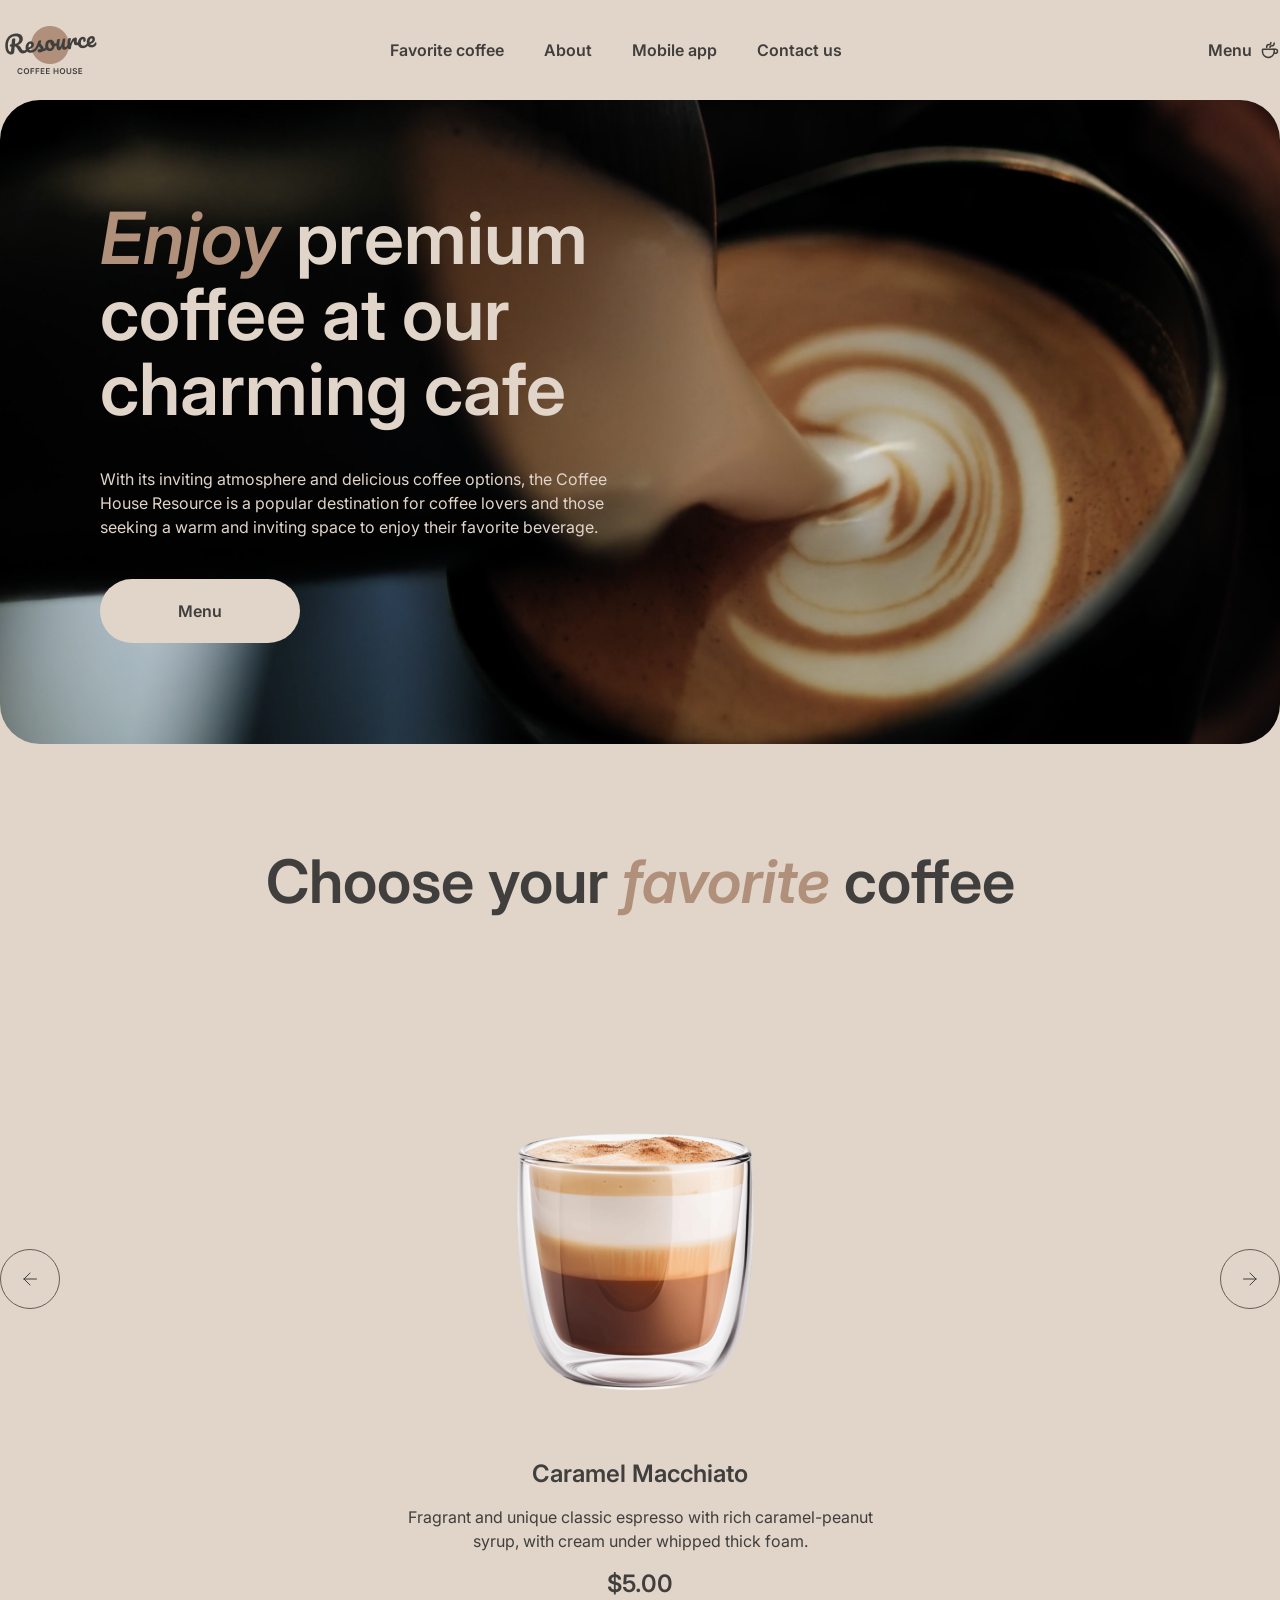
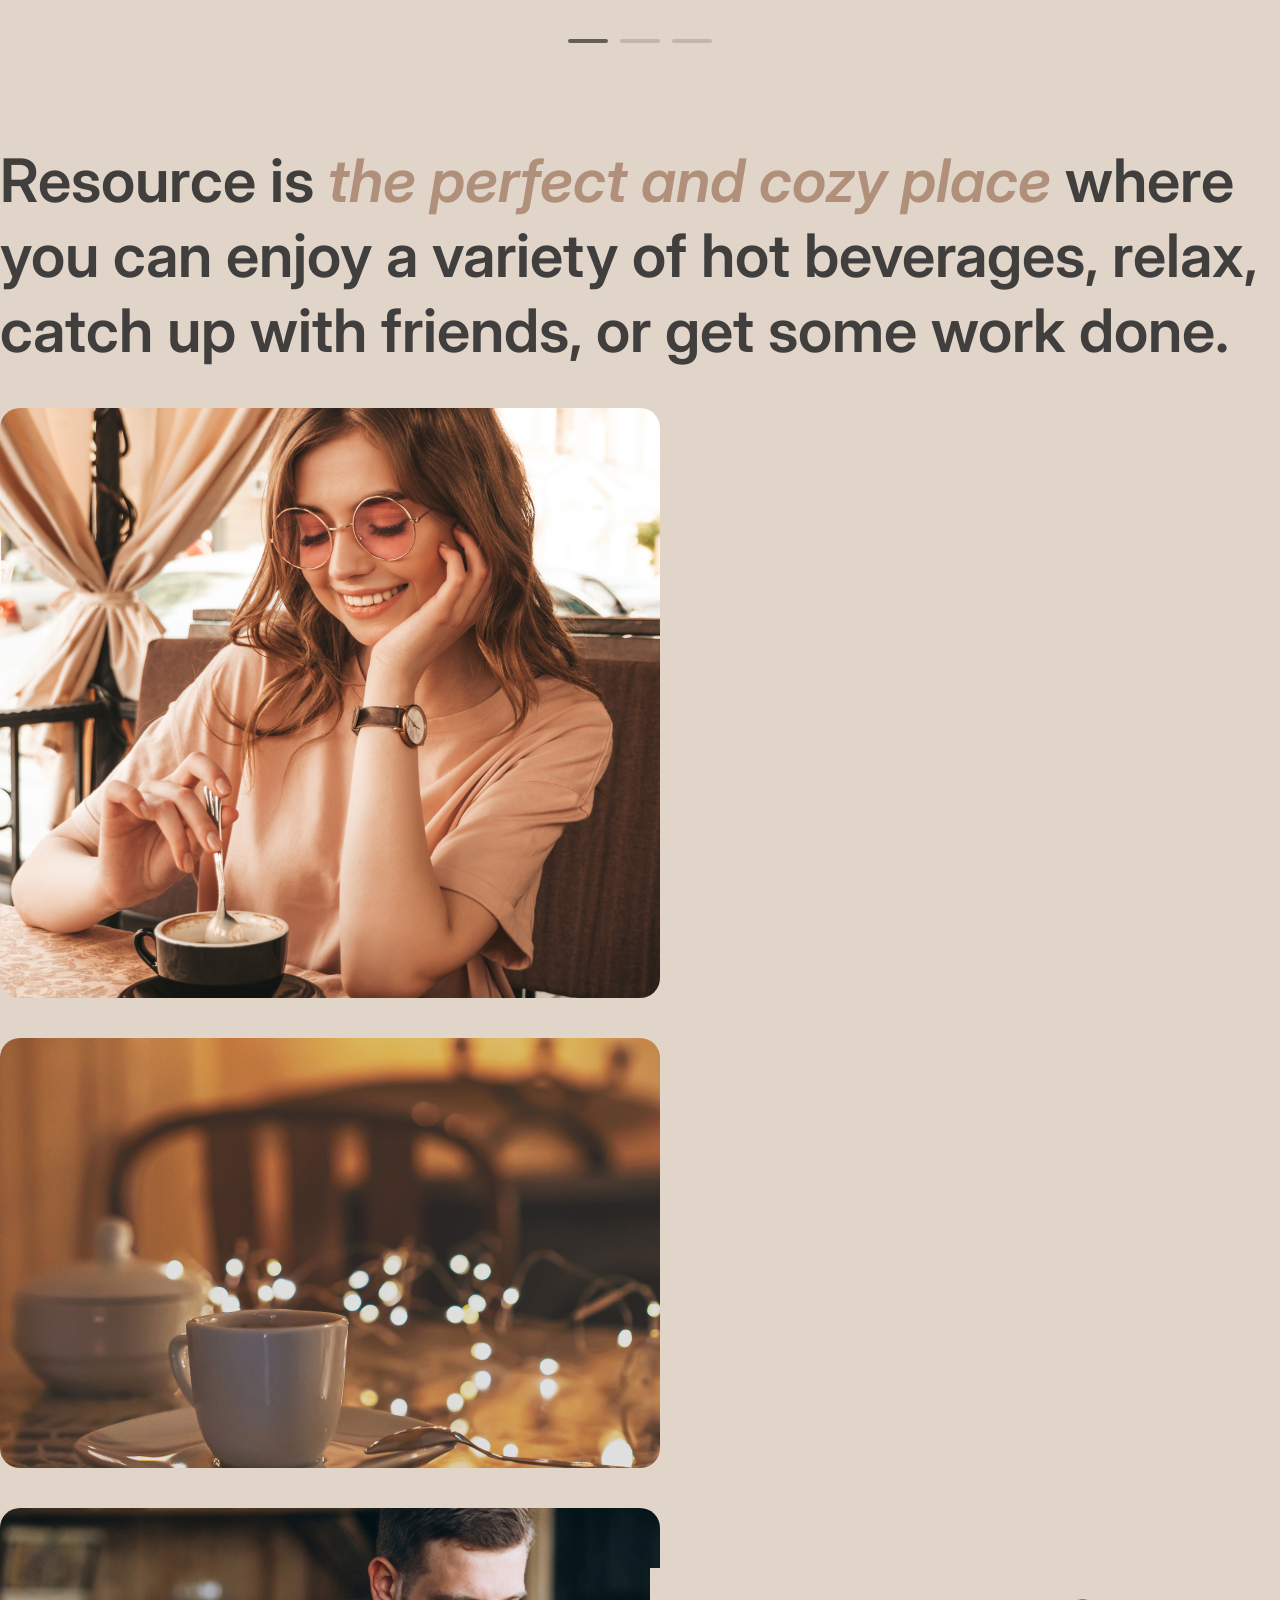
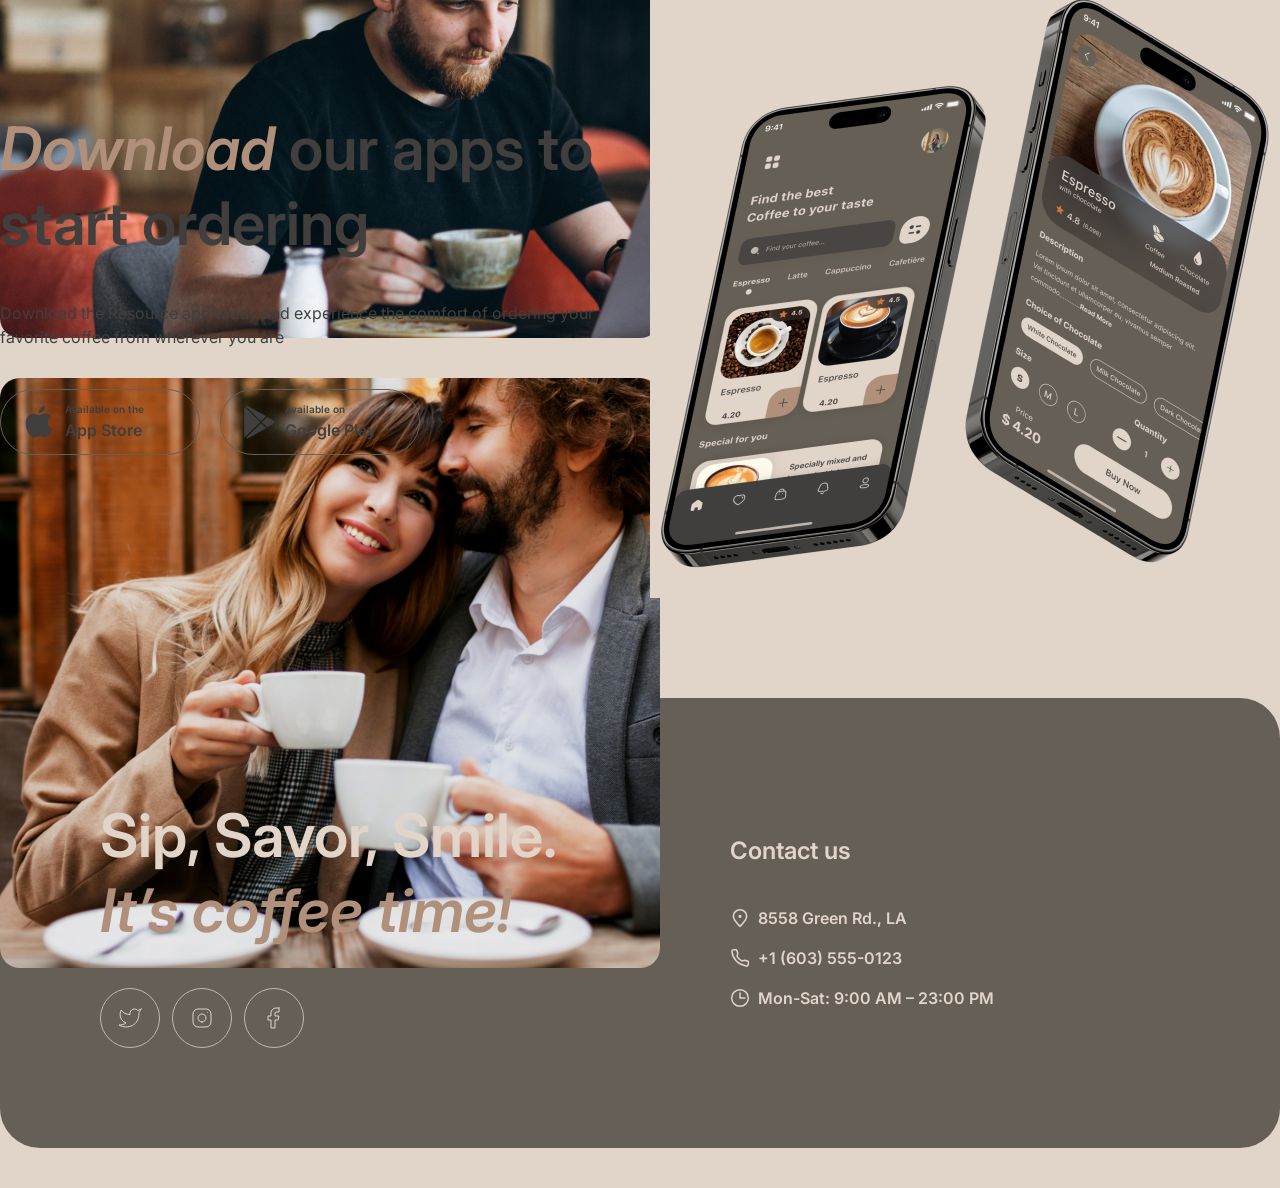
==== coffee-house/index.html @ e746c936 "feat:add menu page" ====
<!DOCTYPE html>
<html lang="en">

<head>
    <meta charset="UTF-8">
    <meta name="viewport" content="width=device-width, initial-scale=1.0">
    <title>Coffee House</title>
    <link rel="stylesheet" href="style.css">
    <link type="image/x-icon" href="./img/favicon.ico" rel="shortcut icon">

    <link href="https://fonts.googleapis.com/css?family=Inter:100,200,300,regular,500,600,700,800,900" rel="stylesheet">

</head>

<body>
    <div class="wrapper">
        <header class="header _container">
            <a href=index.html><img class="header-logo" src="./img/logo.png" alt="logo"></a>
            <nav class="header-nav" data-nav>
                <ul class="nav-list">
                    <li class="nav-item">
                        <a href="#favorite-coffee" class="nav-link">
                            Favorite coffee
                        </a>
                    </li>
                    <li class="nav-item">
                        <a href="#about" class="nav-link">
                            About
                        </a>
                    </li>
                    <li class="nav-item">
                        <a href="#mobile-app" class="nav-link">
                            Mobile app
                        </a>
                    </li>
                    <li class="nav-item">
                        <a href="#contact-us" class="nav-link">
                            Contact us
                        </a>
                    </li>

                </ul>
                <div class="header-menu">
                    <span class="menu-coffee"><a href="menu.html" class="menu-coffee-link">Menu</a></span>
                    <img src="./img/coffee-cup.svg" alt="" class="cooffee-cup">
                </div>
            </nav>
            <!-- <div class="header-menu">
                <p class="menu-coffee"><a href="menu.html" class="menu-coffee-link">Menu</a></p>
                <img src="./img/coffee-cup.svg" alt="" class="cooffee-cup">
            </div> -->
            <button class="burger" data-burger aria-label="Открыть меню" aria-expanded="false"><span
                    class="burger-line line1"></span>
                <span class="burger-line line2"></span>
            </button>
        </header>
        <main class="main _container ">
            <section class="enjoy">
                <div class="enjoy-text">
                    <h1 class="enjoy-title">
                        <span class="text-accent">Enjoy</span> premium coffee at our charming cafe
                    </h1>
                    <p class="enjoy-subtitle">With its inviting atmosphere and delicious coffee options, the Coffee
                        House Resource is a popular destination for coffee lovers and those seeking a warm and inviting
                        space to enjoy their favorite beverage.</p>

                    <form class="button-form" action="menu.html" target="_blank">
                        <button class="enjoy-menu">
                            <span class="enjoy-menu-text"> Menu</span>
                            <img src="./img/coffee-cup.svg" alt="" class="menu-coffee-cup">
                        </button>
                    </form>

                </div>

            </section>
            <section class="favorite-coffee">
                <h2 class="favorite-title" id="favorite-coffee">
                    Choose your <span class="favorite">favorite</span> coffee
                </h2>
                <div class="coffe-select">
                    <button class="coffee-button" id="btn-left">
                        <img src="./img/arrow-left.svg" alt="arrow" class="arrow">
                    </button>
                    <div class="coffee-carousel-wrapper">
                        <div class="carousel trasitiion-right">
                            <div class="item" id="item-left">
                                <div class="coffee-content">
                                    <div class="coffee-img"></div>
                                    <h3 class="coffe-content-title">S’mores Frappuccino</h3>
                                    <p class="coffee-content-subtitle">This new drink takes an espresso and mixes it
                                        with brown
                                        sugar and cinnamon before being topped with oat milk.</p>
                                    <p class="coffee-price">$5.50</p>

                                </div>
                            </div>
                            <div class="item" id="item-active">
                                <div class="coffee-content">
                                    <div class="coffee-img2"></div>
                                    <h3 class="coffe-content-title">Caramel Macchiato</h3>
                                    <p class="coffee-content-subtitle">Fragrant and unique classic espresso with rich
                                        caramel-peanut syrup, with cream under whipped thick foam.</p>
                                    <p class="coffee-price">$5.00</p>

                                </div>
                            </div>
                            <div class="item" id="item-right">
                                <div class="coffee-content">
                                    <div class="coffee-img3"></div>
                                    <h3 class="coffe-content-title">Ice coffee</h3>
                                    <p class="coffee-content-subtitle">A popular summer drink that tones and
                                        invigorates. Prepared from coffee, milk and ice.</p>
                                    <p class="coffee-price">$4.50</p>

                                </div>
                            </div>
                        </div>
                    </div>

                    <button class="coffee-button" id="btn-right"><img src="./img/arrow-left.svg" alt="arrow"
                            class="arrow right"></button>
                </div>
                <div class="favorite-coffee-lines">
                    <div class="favorite-coffee-line selected-line"></div>
                    <div class="favorite-coffee-line"></div>
                    <div class="favorite-coffee-line"></div>
                </div>


            </section>
            <section class="about ">
                <h2 class="about-title" id="about">
                    Resource is <span class="favorite">the perfect and cozy place</span> where you can enjoy a variety
                    of hot beverages, relax, catch
                    up with friends, or get some work done.
                </h2>
                <div class="about-cards ">
                    <div class="about-column">
                        <div class="about-card card1"></div>
                        <div class="about-card card2"></div>
                    </div>
                    <div class="about-column">
                        <div class="about-card card3"></div>
                        <div class="about-card card4"></div>
                    </div>
                </div>
            </section>
            <section class="mobile-app _container">
                <div class="app-dowload">
                    <h2 class="app-title" id="mobile-app"><span class="favorite">Download</span> our apps to start
                        ordering</h2>
                    <p class="mobile-app-subtitle ">
                        Download the Resource app today and experience the comfort of ordering your favorite coffee from
                        wherever you are
                    </p>
                    <div class="mobile-app-buttons">
                        <div class="app-button">
                            <img src="./img/icon.svg" alt="logo" class="apple">
                            <div class="button-content">
                                <p class="button-text">Available on the</p>
                                <p class="button-text-big">App Store</p>
                            </div>
                        </div>
                        <div class="app-button">
                            <img src="./img/icon2.svg" alt="logo" class="apple">
                            <div class="button-content">
                                <p class="button-text">Available on</p>
                                <p class="button-text-big">Google Play</p>
                            </div>
                        </div>
                    </div>
                </div>
                <div class="app-mobile-img"></div>
            </section>


        </main>
        <footer class="footer _container">
            <div class="footer-left">
                <h2 class="footer-title">
                    <span class="footer-title-light"> Sip, Savor, Smile.</span> It’s coffee time!
                </h2>
                <div class="foooter-buttons">
                    <a class="social-icon" href="https://twitter.com/" title="twitter" target="_blank"
                        rel="noopener"><img src="./img/twitter.svg" alt="twitter" class="social-img"></a>
                    <a class="social-icon" href="https://www.instagram.com/" title="instagram" target="_blank"
                        rel="noopener"><img src="./img/instagram.svg" alt="instagram" class="social-img"></a>
                    <a class="social-icon" href="https://www.facebook.com/" title="facebook" target="_blank"
                        rel="noopener"><img src="./img/facebook.svg" alt="facebook" class="social-img"></a>
                </div>
            </div>
            <div class="footer-right">
                <h4 class="contact-us" id="contact-us">Contact us</h4>
                <div class="contacs-info">
                    <div class="footer-adress">
                        <img src="./img/pin-alt.svg" alt="pin-alt" class="adres-img">
                        <a href="https://www.google.com/maps/place/286+Cadman+Plaza+W,+Brooklyn,+NY+11201,+%D0%A1%D0%A8%D0%90/@40.6956498,-73.9961685,17z/data=!3m1!4b1!4m10!1m2!2m1!1sCadman+Plaza+286!3m6!1s0x89c25a49b649b8c3:0x6342a2291cea2e!8m2!3d40.6956458!4d-73.9912976!15sChBDYWRtYW4gUGxhemEgMjg2kgEKc3VicHJlbWlzZeABAA!16s%2Fg%2F11s2lgz8ns?entry=ttu"
                            class="footer-link">8558 Green Rd., LA</a>
                    </div>
                    <div class="footer-adress">
                        <img src="./img/phone.svg" alt="phone" class="phone">
                        <a class="phone-link" href="tel:+1(603)555-0123">+1 (603) 555-0123</a>
                    </div>
                    <div class="footer-adress">
                        <img src="./img/clock.svg" alt="clock" class="clock">
                        <span class="footer-time">Mon-Sat: 9:00 AM – 23:00 PM</span>
                    </div>
                </div>
            </div>

        </footer>
    </div>
    <script src="index.js"></script>
</body>

</html>
---- coffee-house/style.css ----
/* Обнуление */
*,
*::before,
*::after {
	padding: 0;
	margin: 0;
	border: 0;
	box-sizing: border-box;
}

a {
	text-decoration: none;
}

ul,
ol,
li {
	list-style: none;
}

img {
	vertical-align: top;
}

h1,
h2,
h3,
h4,
h5,
h6 {
	font-weight: inherit;
	font-size: inherit;
}

html,
body {
	scroll-behavior: smooth;
	height: 100%;
	line-height: 1;
	background: var(--background-body, #E1D4C9);
	font-size: 14px;
	color: var(--text-dark, #403F3D);
	font-weight: 500;
	font-family: Inter;


}

/* ---------------------------------------------------------------------------- */
.wrapper {
	min-height: 100%;
	max-width: 1440px;

	margin: 0px auto;
	overflow: hidden;

}

/* ---------------------------------------------------------------------------- */
._container {
	max-width: 1360px;
	margin: 0px auto;

}

.header {
	height: 100px;
	display: flex;

	align-items: center;
	justify-content: space-between;


}

.header-logo {
	width: 100px;
	height: 60px;

}


.header-menu {
	display: flex;
	gap: 8px;


}

.header-nav {
	display: flex;
	gap: 366px;

}

.nav-list {
	display: flex;
	gap: 40px;

}

.nav-item {
	font-family: Inter;
	font-size: 16px;
	font-style: normal;
	font-weight: 600;
	line-height: 150%;
}

.nav-link {
	color: inherit;
}

.menu-coffee {
	font-family: Inter;
	font-size: 16px;
	font-style: normal;
	font-weight: 600;
	line-height: 150%;
	/* 24px */
}

.menu-coffee-link {
	color: inherit;
}

.enjoy {
	height: 644px;
	border-radius: 40px;
	background: url("./img/hero1.jpg"), lightgray 50% / cover no-repeat;
	padding: 100px;


}

.enjoy-title {
	color: var(--text-light, #E1D4C9);
	font-feature-settings: 'clig' off, 'liga' off;

	/* Desktop/Heading/heading-1 */
	font-family: Inter;
	font-size: 72px;
	font-style: normal;
	font-weight: 600;
	line-height: 105%;
}

.enjoy-text {
	width: 530px;
	display: flex;
	flex-direction: column;
	gap: 40px;
}

.text-accent {
	color: var(--text-accent, #B0907A);
	font-feature-settings: 'clig' off, 'liga' off;

	/* Desktop/Heading/heading-1.accent */
	font-family: Inter;
	font-size: 72px;
	font-style: italic;
	font-weight: 600;
	line-height: 105%;
	/* 75.6px */
}

.enjoy-subtitle {
	color: var(--text-light, #E1D4C9);
	font-feature-settings: 'clig' off, 'liga' off;

	/* Desktop/Body/medium */
	font-family: Inter;
	font-size: 16px;
	font-style: normal;
	font-weight: 400;
	line-height: 150%;
	/* 24px */
}

.enjoy-menu {
	display: flex;
	width: 200px;
	padding: 20px 78px;
	justify-content: center;
	align-items: center;
	gap: 8px;
	border-radius: 100px;
	background: var(--background-body, #E1D4C9);
	color: var(--text-dark, #403F3D);
	text-align: center;
	font-feature-settings: 'clig' off, 'liga' off;
	/* Desktop/Action/link & button */
	font-family: Inter;
	font-size: 16px;
	font-style: normal;
	font-weight: 600;
	line-height: 150%;
	/* 24px */
}

.favorite-coffee {
	margin-top: 100px;
	display: flex;
	flex-direction: column;




}

.favorite-title {
	align-self: stretch;
	color: var(--text-dark, #403F3D);
	text-align: center;
	font-feature-settings: 'clig' off, 'liga' off;

	/* Desktop/Heading/heading-2 */
	font-family: Inter;
	font-size: 60px;
	font-style: normal;
	font-weight: 600;
	line-height: 125%;
	margin-bottom: 40px;
	/* 75px */
}





.coffee-img {
	width: 480px;
	height: 480px;
	margin-bottom: 20px;
	background-image: url("./img/coffee-slider-1.png");
}
.coffee-img2 {
	width: 480px;
	height: 480px;
	margin-bottom: 20px;
	background-image: url("./img/slider-2.png");
}
.coffee-img3 {
	width: 480px;
	height: 480px;
	margin-bottom: 20px;
	background-image: url("./img/slider-3.png");
}
.coffee-button {
	display: flex;
	width: 60px;
	height: 60px;
	justify-content: center;
	align-items: center;
	border-radius: 100px;
	border: 1px solid var(--border-dark, #665F55);
	background-color: inherit;
}

.right {
	transform: rotate(180deg);
}

.coffee-content {
	width: 480px;
	display: flex;
	flex-direction: column;
	align-items: center;



}

.coffe-select {
	display: flex;
	justify-content: space-between;
	align-items: center;

}

.coffe-content-title {
	color: var(--text-dark, #403F3D);
	text-align: center;
	font-feature-settings: 'clig' off, 'liga' off;

	/* Desktop/Heading/heading-3 */
	font-family: Inter;
	font-size: 24px;
	font-style: normal;
	font-weight: 600;
	line-height: 125%;
	margin-bottom: 16px;
	/* 30px */
}

.coffee-content-subtitle {
	color: var(--text-dark, #403F3D);
	text-align: center;
	font-feature-settings: 'clig' off, 'liga' off;

	/* Desktop/Body/medium */
	font-family: Inter;
	font-size: 16px;
	font-style: normal;
	font-weight: 400;
	line-height: 150%;
	/* 24px */
	margin-bottom: 16px;
}

.coffee-price {
	color: var(--text-dark, #403F3D);
	text-align: center;
	font-feature-settings: 'clig' off, 'liga' off;

	/* Desktop/Heading/heading-3 */
	font-family: Inter;
	font-size: 24px;
	font-style: normal;
	font-weight: 600;
	line-height: 125%;
	/* 30px */
}

.favorite {
	color: var(--text-accent, #B0907A);
	font-feature-settings: 'clig' off, 'liga' off;

	/* Desktop/Heading/heading-2.accent */
	font-family: Inter;
	font-size: 60px;
	font-style: italic;
	font-weight: 600;
	line-height: 125%;
}

.about {
	height: 1325px;
	margin: 100px 0px;
}

.about-title {
	color: var(--text-dark, #403F3D);
	font-feature-settings: 'clig' off, 'liga' off;

	/* Desktop/Heading/heading-2 */
	font-family: Inter;
	font-size: 60px;
	font-style: normal;
	font-weight: 600;
	line-height: 125%;
	/* 75px */
	margin-bottom: 40px;
}

.favorite-coffee-lines {
	margin-top: 40px;
	display: flex;
	gap: 12px;
	align-self: center;



}

.favorite-coffee-line {
	width: 40px;
	height: 4px;
	border: #665F55;
	border-radius: 100px;
	background: var(--border-light, #C1B6AD);
}

.selected-line {
	border-radius: 100px;
	background: var(--border-dark, #665F55);
}

.about-cards {
	display: flex;
	gap: 40px;
	flex-wrap: wrap;

}

.about-column {
	display: flex;
	flex-direction: column;
	gap: 40px;
}

.about-card {
	border-radius: 20px;
}

.card1 {
	width: 660px;
	height: 590px;
	background: url("./img/about-1.png"), lightgray 50% / cover no-repeat;
}

.card2 {
	width: 660px;
	height: 430px;
	background: url("./img/about-2.png"), lightgray 50% / cover no-repeat;
}

.card3 {

	width: 660px;
	height: 430px;
	background: url("./img/about-3.png"), lightgray 50% / cover no-repeat;
}

.card4 {

	width: 660px;
	height: 590px;
	background: url("./img/about-4.png"), lightgray 50% / cover no-repeat;
}

.mobile-app {
	display: flex;
	justify-content: space-between;
	align-items: center;
	margin-bottom: 100px;
}

.app-dowload {
	width: 630px;
	display: flex;
	flex-direction: column;
	align-items: flex-start;
	gap: 40px;
}





.mobile-app-subtitle {
	color: var(--text-dark, #403F3D);
	font-feature-settings: 'clig' off, 'liga' off;

	/* Desktop/Body/medium */
	font-family: Inter;
	font-size: 16px;
	font-style: normal;
	font-weight: 400;
	line-height: 150%;
	/* 24px */
}

.mobile-app-buttons {
	display: flex;
	gap: 20px;
}

.app-button {
	display: flex;
	width: 200px;
	padding: 12px 20px;
	align-items: center;
	gap: 8px;
	border-radius: 100px;
	border: 1px solid var(--border-dark, #665F55);
	background: inherit;
	cursor: pointer;

}

.app-title {
	color: var(--text-dark, #403F3D);
	font-feature-settings: 'clig' off, 'liga' off;

	/* Desktop/Heading/heading-2 */
	font-family: Inter;
	font-size: 60px;
	font-style: normal;
	font-weight: 600;
	line-height: 125%;
}

.app-mobile-img {
	width: 630px;
	height: 630px;
	background: url("./img/mobile-screens.png"), lightgray 50% / cover no-repeat;

}

.button-text {
	color: var(--text-dark, #403F3D);
	text-align: left;
	font-feature-settings: 'clig' off, 'liga' off;

	/* Desktop/Body/caption */
	font-family: Inter;
	font-size: 10px;
	font-style: normal;
	font-weight: 600;
	line-height: 140%;
	/* 14px */
}

.button-text-big {
	color: var(--text-dark, #403F3D);
	font-feature-settings: 'clig' off, 'liga' off;

	/* Desktop/Action/link & button */
	font-family: Inter;
	font-size: 16px;
	font-style: normal;
	font-weight: 600;
	line-height: 150%;
	/* 24px */
}

.button-content {
	display: flex;
	flex-direction: column;
	gap: 2px;


}

.footer {
	height: 450px;
	margin-bottom: 40px;
	display: flex;

	padding: 100px;
	align-items: center;
	gap: 100px;

	border-radius: 40px;
	background: var(--background-container, #665F55);
}

.footer-title {
	color: var(--text-accent, #B0907A);
	font-feature-settings: 'clig' off, 'liga' off;

	/* Desktop/Heading/heading-2.accent */
	font-family: Inter;
	font-size: 60px;
	font-style: italic;
	font-weight: 600;
	line-height: 125%;
	width: 530px;
}

.footer-title-light {
	color: var(--text-light, #E1D4C9);
	font-feature-settings: 'clig' off, 'liga' off;

	/* Desktop/Heading/heading-2 */
	font-family: Inter;
	font-size: 60px;
	font-style: normal;
	font-weight: 600;
	line-height: 125%;
	/* 75px */
}

.foooter-buttons {
	display: flex;
	gap: 12px;
}

.social-icon {
	display: flex;
	width: 60px;
	height: 60px;
	justify-content: center;
	align-items: center;
	border-radius: 100px;
	border: 1px solid var(--border-light, #C1B6AD);
	background: inherit;

}

.footer-left {
	display: flex;
	flex-direction: column;
	gap: 40px;

}

.contact-us {
	color: var(--text-light, #E1D4C9);
	font-feature-settings: 'clig' off, 'liga' off;

	/* Desktop/Heading/heading-3 */
	font-family: Inter;
	font-size: 24px;
	font-style: normal;
	font-weight: 600;
	line-height: 125%;
	/* 30px */
	margin-bottom: 40px;
}

.footer-right {}

.contacs-info {
	display: flex;
	flex-direction: column;
	gap: 16px;
	color: var(--text-light, #E1D4C9);
	font-feature-settings: 'clig' off, 'liga' off;

	/* Desktop/Action/link & button */
	font-family: Inter;
	font-size: 16px;
	font-style: normal;
	font-weight: 600;
	line-height: 150%;
	/* 24px */


}

.footer-adress {
	display: flex;
	gap: 8px;
	align-items: center;

}

.contacs-info a {
	color: inherit;
}

.menu-main-title {
	width: 800px;
	color: var(--text-dark, #403F3D);
	text-align: center;
	font-feature-settings: 'clig' off, 'liga' off;

	/* Desktop/Heading/heading-2 */
	font-family: Inter;
	font-size: 60px;
	font-style: normal;
	font-weight: 600;
	line-height: 125%;
	/* 75px */
	margin: 0 auto;
}

.title-brown {
	color: var(--text-accent, #B0907A);
	font-feature-settings: 'clig' off, 'liga' off;

	/* Desktop/Heading/heading-2.accent */
	font-family: Inter;
	font-size: 60px;
	font-style: italic;
	font-weight: 600;
	line-height: 125%;
}

.menu-main {
	display: flex;
	flex-direction: column;
	gap: 40px;
}

.menu-buttons {
	align-self: center;
	display: flex;
	gap: 16px;
}

.menu-button-select {
	display: flex;
	padding: 8px 16px 8px 8px;
	justify-content: center;
	align-items: center;
	gap: 8px;
	border-radius: 100px;
	border: 1px solid var(--border-light, #C1B6AD);
	background: inherit;
}

.button-circle {
	display: flex;
	width: 30px;
	height: 30px;
	justify-content: center;
	align-items: center;
	border-radius: 100px;
	background: var(--border-light, #C1B6AD);
}



.menu-button-text {
	color: var(--text-dark, #403F3D);
	font-feature-settings: 'clig' off, 'liga' off;

	/* Desktop/Action/link & button */
	font-family: Inter;
	font-size: 16px;
	font-style: normal;
	font-weight: 600;
	line-height: 150%;
	/* 24px */
}

.menu-coffe-selected {

	background: var(--background-container, #665F55);
}

.menu-cards {
	display: flex;
	flex-wrap: wrap;
	gap: 40px;
	justify-content: center;
	margin-bottom: 100px;
}

.menu-card {
	width: 310px;
	border-radius: 40px;
	border: 1px solid var(--border-light, #C1B6AD);
	border-top: none;

}

.card-picture {
	border-radius: 40px;
}

.card-decsription {
	display: flex;
	padding: 20px;
	flex-direction: column;
	justify-content: space-between;


	height: 196px;


}

.card-title {
	color: var(--text-dark, #403F3D);
	font-feature-settings: 'clig' off, 'liga' off;

	/* Desktop/Heading/heading-3 */
	font-family: Inter;
	font-size: 24px;
	font-style: normal;
	font-weight: 600;
	line-height: 125%;
	/* 30px */
	margin-bottom: 12px;
}

.card-subtitle {
	color: var(--text-dark, #403F3D);
	font-feature-settings: 'clig' off, 'liga' off;

	/* Desktop/Body/medium */
	font-family: Inter;
	font-size: 16px;
	font-style: normal;
	font-weight: 400;
	line-height: 150%;
	/* 24px */
}

.card-coffee-price {

	color: var(--text-dark, #403F3D);
	font-feature-settings: 'clig' off, 'liga' off;

	/* Desktop/Heading/heading-3 */
	font-family: Inter;
	font-size: 24px;
	font-style: normal;
	font-weight: 600;
	line-height: 125%;
	/* 30px */


}

.burger {
	display: none;

}

.burger-line {

	width: 16px;
	height: 2px;
	background: #403F3D;
	transition: transform 0.3s ease-in-out, top 0.3s ease-in-out, bottom 0.3s ease-in-out;
}

.burger--active .line1 {
	position: absolute;
	transform: translateY(-4px);
	transform: rotate(-45deg);

}

.burger--active .line2 {
	position: absolute;
	transform: translateY(4px);
	transform: rotate(45deg);

}


.menu-refresh {
	display: none;
}

.menu-coffee-cup {
	display: none;
}

.coffee-carousel-wrapper {
	width: 1152px;
	display:flex;
	justify-content: center;
	overflow: hidden;
	
}
.item {
	display: flex;
	justify-content: center;
	width: 1152px;
}
.carousel{
	display: flex;
	position: relative;
	left: 0px;
}

@keyframes move-right {
	from {
		left: -1152px;
	}

	to {
		left: 0px;
	}
}

.trasitiion-right {
	animation-name: move-right;
	animation-duration: 5s;
}

@media only screen and (max-width:768px) {

	.wrapper {
		min-height: 100%;
		max-width: 768px;

		margin: 0px auto;
	}

	/* ---------------------------------------------------------------------------- */
	._container {
		max-width: 688px;
		margin: 0px auto;

	}

	.header {}

	.header-nav {
		display: flex;
		flex-direction: column;
		gap: 100px;
	
		position: fixed;
		right: 0;
		top: var(--header-height);
		z-index: 1000;
		overflow-y: auto;
		padding-top: 60px;
		background-color: #E1D4C9;
		transform: translateX(100%);
		transition: transform 0.6s ease-in-out;
		width: 100%;
		height: 924px;
		align-items: center;

	}

	.nav-list {
		display: flex;
		flex-direction: column;
		gap: 60px;
	}

	.nav-item {
		align-self: center;
		font-size: 32px;
		font-style: normal;
		font-weight: 600;
		line-height: 125%;
	}

	.menu-coffee {
		font-size: 32px;
		font-style: normal;
		font-weight: 600;
		line-height: 125%;
	}

	.header-menu {

		gap: 16px;
	}

	.cooffee-cup {
		width: 40px;
		height: 40px;
	}

	.nav--visible {
		transform: none;
	}

	.stop-scroll {
		overflow: hidden;
	}

	.burger {
		position: relative;
		display: flex;
		flex-direction: column;
		width: 44px;
		height: 44px;
		justify-content: center;
		align-items: center;
		border-radius: 100px;
		border: 1px solid var(--border-dark, #665F55);
		background: transparent;
		gap: 7px;
		cursor: pointer;

	}

	.enjoy {
		background: url("./img/hero768.png"), lightgray 50% / cover no-repeat;
		padding: 100px 60px;
	}

	.menu-coffee-cup {
		display: block;
	}

	.about {
		height: 1710px;

	}

	.about-cards {
		flex-direction: column;
		align-items: center;
	}

	.card2,
	.card3 {
		display: none;

	}

	.card1 {
		width: 688px;
		background: url("./img/about7681.png");
	}

	.card4 {
		background: url("./img/about7684.png");
		width: 688px;

	}

	.about-column {}

	.mobile-app {
		display: flex;
		flex-direction: column;
		height: 1072px;
		margin: 100px 0px;
		align-items: unset;

	}


	.app-title {
		align-self: start;
		width: 688px;
	}

	.mobile-app-subtitle {
		align-self: start;
		width: 688px;
	}

	.mobile-app-buttons {
		align-self: start;
	}

	.app-mobile-img {
		align-self: center;
	}

	.footer {
		padding: 100px 60px;
		height: 736px;
		display: flex;
		flex-direction: column;
		align-items: flex-start;
	}

	/* ----------------------MENU----------------------------------- */
	.menu-main-title {
		height: 225px;
		width: 688px;
	}

	.invisible {
		display: none;
	}

	.menu-refresh {
		display: flex;
		flex-direction: column;
		width: 60px;
		height: 60px;
		justify-content: center;
		align-items: center;
		border-radius: 100px;
		border: 1px solid var(--border-dark, #665F55);
		background: transparent;
		align-self: center;
		margin-bottom: 100px;
	}

	.menu-cards {
		margin-bottom: 0px;

	}
}

@media only screen and (max-width:380px) {
	.wrapper {
		min-height: 100%;
		max-width: 380px;

		margin: 0px auto;
	}

	/* ---------------------------------------------------------------------------- */
	._container {
		max-width: 348px;
		margin: 0px auto;

	}

	.enjoy {
		background: url("./img/hero380.png"), lightgray 50% / cover no-repeat;
		height: 552px;
		padding: 60px 16px;
	}

	.enjoy-title,
	.text-accent {
		font-size: 42px;
		width: 316px;
		line-height: 115%;
	}

	.enjoy-subtitle {
		width: 316px;
	}

	.favorite-title,
	.favorite {
		font-size: 32px;
		line-height: 125%;
	}

	.coffee-button {
		display: none;
	}

	.coffee-img {
		width: 348px;
		height: 348px;
		background-image: url("./img/coffee-slider380.png");
	}

	.about-title {
		font-size: 32px;
		font-style: normal;
		font-weight: 600;
		line-height: 125%;
	}

	.card1 {
		width: 348px;
		height: 590px;
		background-image: url("./img/box3.png")
	}

	.card4 {
		width: 348px;
		height: 590px;
		background-image: url("./img/box2.png")
	}

	.app-title {
		font-size: 32px;
		font-style: normal;
		font-weight: 600;
		line-height: 125%;
	}

	.about {
		height: 1580px;

	}

	.mobile-app {
		flex-direction: column;
		height: 768px;
		margin-bottom: 100px;
	}

	.mobile-app-buttons {
		flex-direction: column;
	}

	.app-title,
	.mobile-app-subtitle {
		width: 348px;
	}

	.app-mobile-img {
		width: 348px;
		height: 348px;
		background: #E1D4C9;
		background-image: url("./img/mobile-screens380.png")
	}

	.footer {
		height: 526px;
		padding: 60px 16px;
		gap: 40px;
	}

	.footer-title,
	.footer-title-light {
		font-size: 32px;
		font-style: normal;
		font-weight: 600;
		line-height: 125%;
		width: 316px;
	}

	.footer-title {
		width: 316px;
	}

	.contacs-info {
		gap: 18px;
	}

	/* ------------------MENU-380------------------------------------------ */
	.menu-main-title {
		font-size: 32px;
		font-style: normal;
		font-weight: 600;
		line-height: 125%;
		width: 348px;
		height: 120px;
	}

	.title-brown {
		font-size: 32px;
	}

	.menu-buttons {
		gap: 8px;
	}

	.menu-cards {
		gap: 38px;
	}
	
}
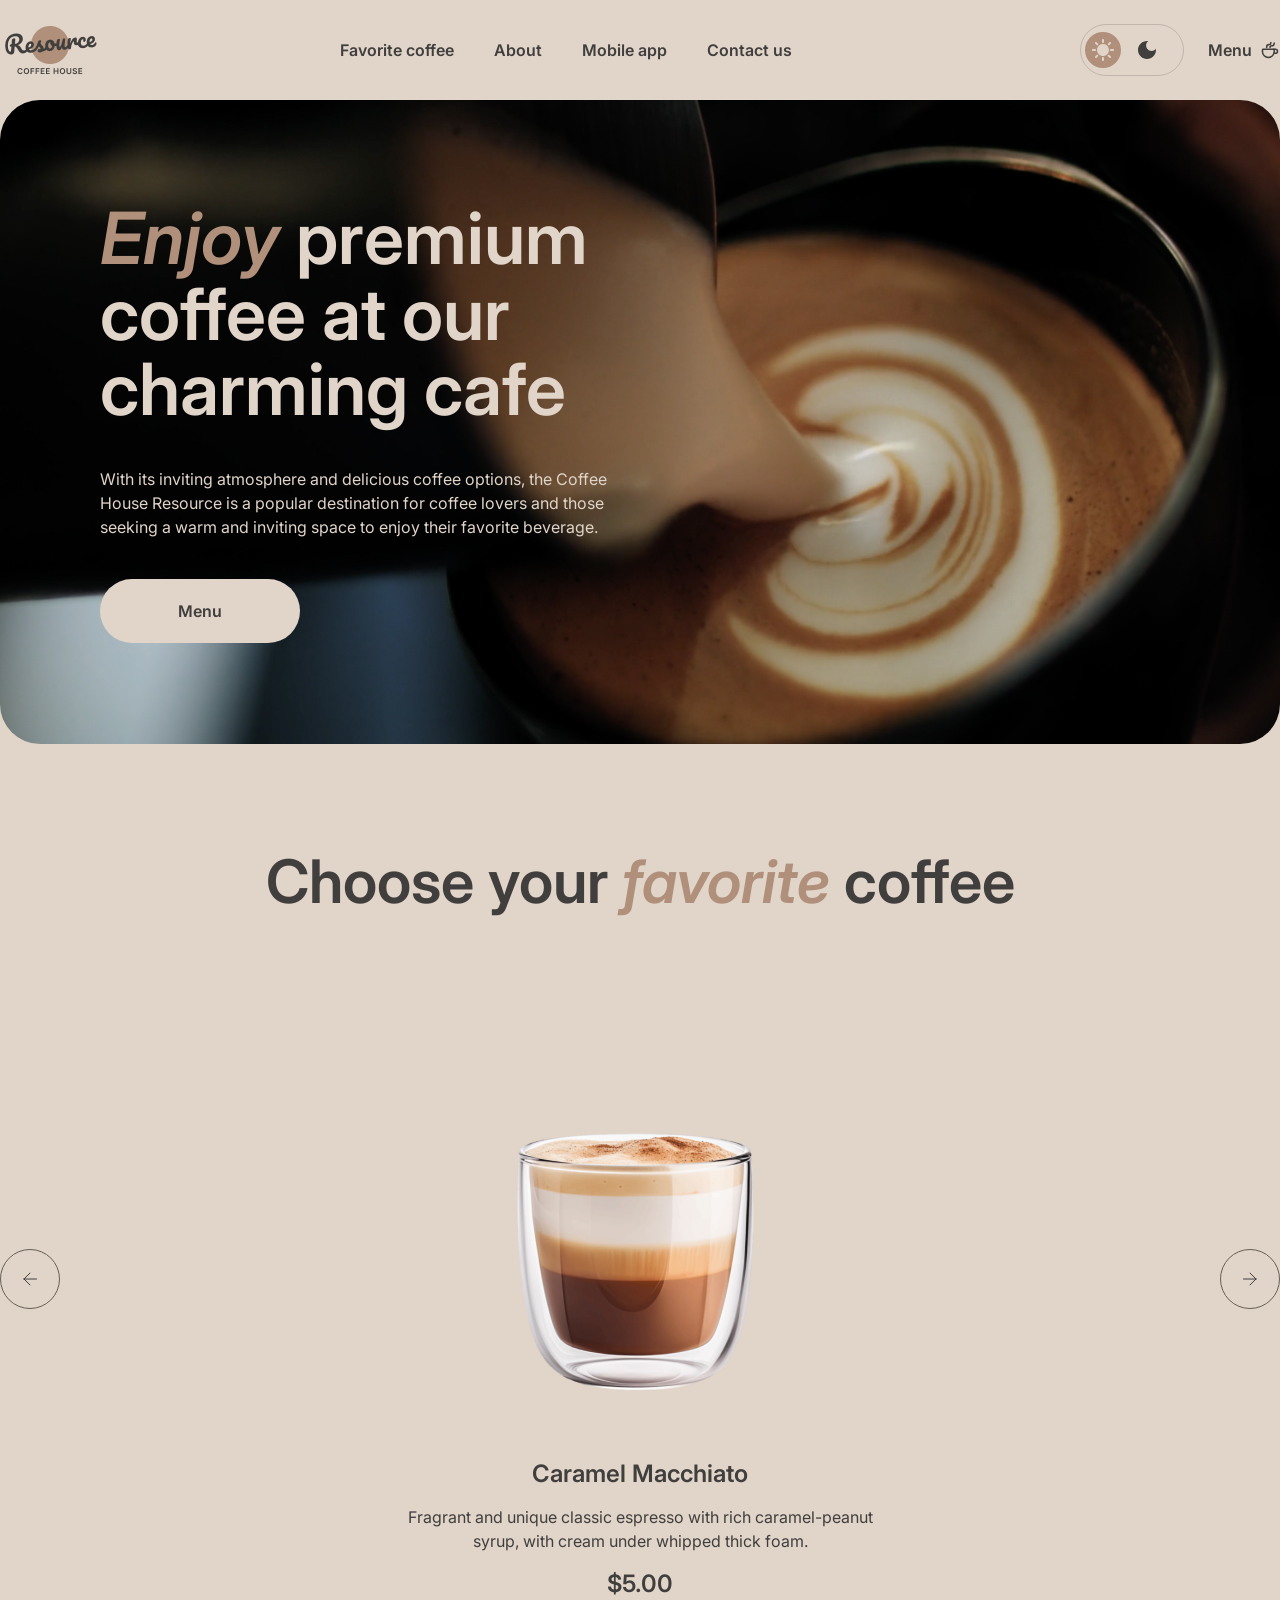
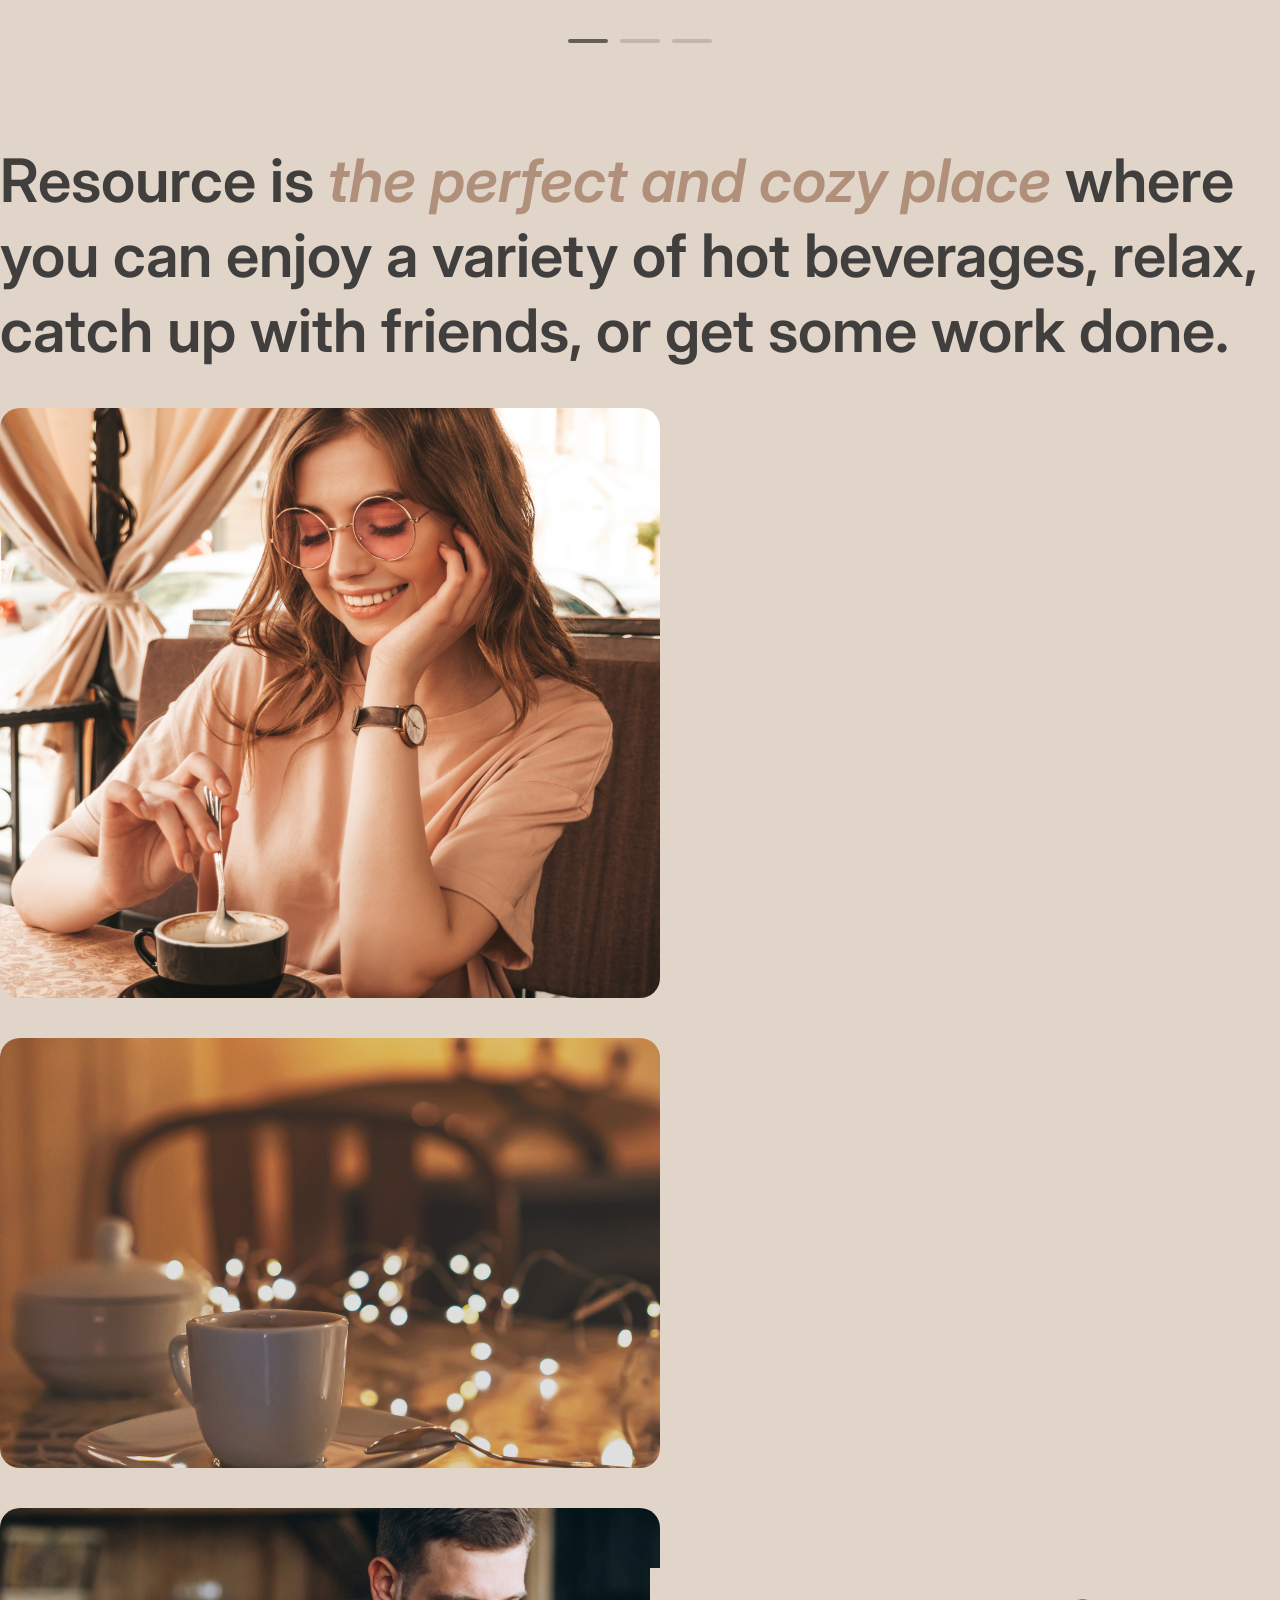
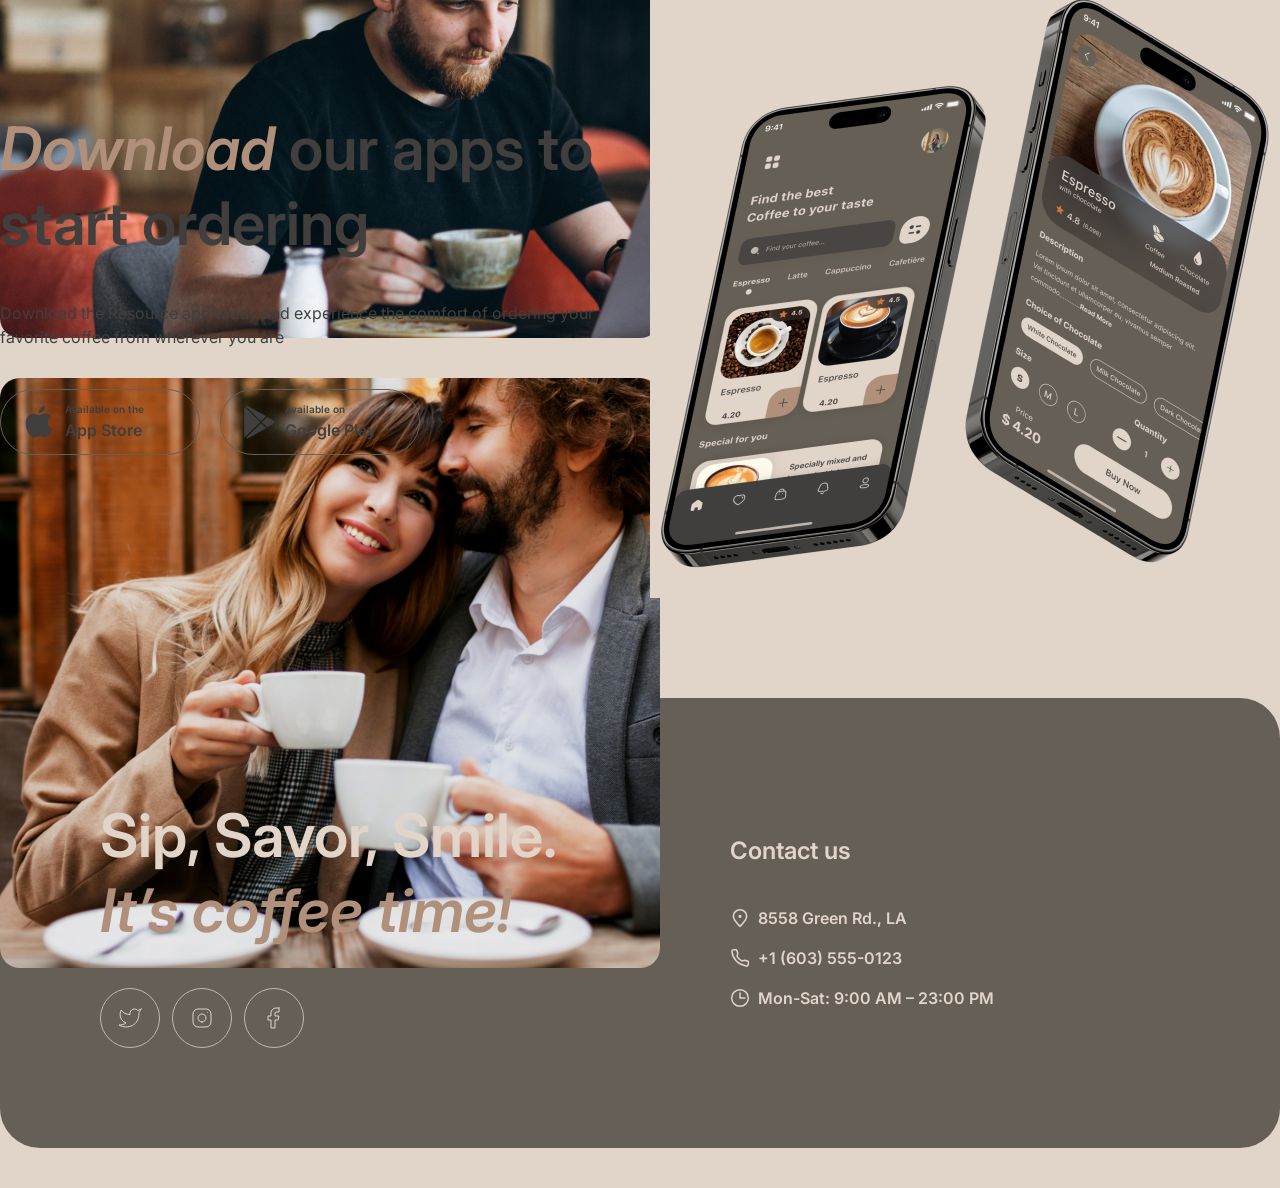
==== commit d63b3218: "feat: add dark theme" ====
--- a/coffee-house/index.html
+++ b/coffee-house/index.html
@@ -40,9 +40,26 @@
                     </li>
 
                 </ul>
+                
                 <div class="header-menu">
-                    <span class="menu-coffee"><a href="menu.html" class="menu-coffee-link">Menu</a></span>
-                    <img src="./img/coffee-cup.svg" alt="" class="cooffee-cup">
+                    <div class="header-theme-switcher">
+                    <svg class="light" width="36" height="36" viewBox="0 0 36 36" fill="none"
+                        xmlns="http://www.w3.org/2000/svg">
+                        <rect width="36" height="36" rx="18" fill="#B0907A" />
+                        <path
+                            d="M17 10V8C17 7.45 17.45 7 18 7C18.55 7 19 7.45 19 8V10C19 10.55 18.55 11 18 11C17.45 11 17 10.55 17 10ZM24.36 13.05L25.77 11.63C26.16 11.24 26.16 10.61 25.77 10.22C25.38 9.83 24.75 9.83 24.36 10.22L22.95 11.64C22.56 12.03 22.56 12.66 22.95 13.05C23.34 13.44 23.97 13.44 24.36 13.05ZM28 17H26C25.45 17 25 17.45 25 18C25 18.55 25.45 19 26 19H28C28.55 19 29 18.55 29 18C29 17.45 28.55 17 28 17ZM18 25C17.45 25 17 25.45 17 26V28C17 28.55 17.45 29 18 29C18.55 29 19 28.55 19 28V26C19 25.45 18.55 25 18 25ZM11.64 13.05L10.22 11.64C9.83 11.25 9.83 10.61 10.22 10.23C10.61 9.85 11.25 9.84 11.63 10.23L13.04 11.64C13.43 12.03 13.43 12.67 13.04 13.05C12.65 13.43 12.02 13.44 11.64 13.05ZM22.95 22.95C22.56 23.34 22.56 23.98 22.95 24.36L24.36 25.77C24.75 26.16 25.39 26.16 25.77 25.77C26.16 25.38 26.16 24.74 25.77 24.36L24.36 22.95C23.98 22.56 23.34 22.56 22.95 22.95ZM8 19H10C10.55 19 11 18.55 11 18C11 17.45 10.55 17 10 17H8C7.45 17 7 17.45 7 18C7 18.55 7.45 19 8 19ZM11.64 25.78L13.05 24.37C13.44 23.98 13.44 23.34 13.05 22.96C12.66 22.58 12.02 22.57 11.64 22.96L10.23 24.37C9.84 24.76 9.84 25.4 10.23 25.78C10.61 26.17 11.25 26.17 11.64 25.78ZM18 12C14.69 12 12 14.69 12 18C12 21.31 14.69 24 18 24C21.31 24 24 21.31 24 18C24 14.69 21.31 12 18 12Z"
+                            fill="#E1D4C9" />
+                    </svg>
+                    <svg class="dark" width="18" height="18" viewBox="0 0 18 18" fill="none" xmlns="http://www.w3.org/2000/svg">
+                        <path
+                            d="M9 0C4.03 0 0 4.03 0 9C0 13.97 4.03 18 9 18C13.97 18 18 13.97 18 9C18 8.54 17.96 8.08 17.9 7.64C16.92 9.01 15.32 9.9 13.5 9.9C10.52 9.9 8.1 7.48 8.1 4.5C8.1 2.69 8.99 1.08 10.36 0.0999999C9.92 0.0399999 9.46 0 9 0Z"
+                            fill="#403F3D" />
+                    </svg>
+                </div>
+                    <a href="menu.html" class="menu-coffee-link">
+                        <span class="menu-coffee">Menu</span>
+                        <img src="./img/coffee-cup.svg" alt="cofee" class="coffee-cup">
+                    </a>
                 </div>
             </nav>
             <!-- <div class="header-menu">
@@ -191,7 +208,7 @@
                 </div>
             </div>
             <div class="footer-right">
-                <h4 class="contact-us" id="contact-us">Contact us</h4>
+                <h3 class="contact-us" id="contact-us">Contact us</h3>
                 <div class="contacs-info">
                     <div class="footer-adress">
                         <img src="./img/pin-alt.svg" alt="pin-alt" class="adres-img">
@@ -212,6 +229,7 @@
         </footer>
     </div>
     <script src="index.js"></script>
+    <script src="theme_switcher.js"></script>
 </body>
 
 </html>
--- a/coffee-house/style.css
+++ b/coffee-house/style.css
@@ -2,24 +2,48 @@
 *,
 *::before,
 *::after {
-	padding: 0;
-	margin: 0;
-	border: 0;
-	box-sizing: border-box;
-}
+  padding: 0;
+  margin: 0;
+  border: 0;
+  box-sizing: border-box;
+}
+:root {
+  
+    --text-primary: #403f3d;
+    --text-inverse: #e1d4c9;
+    --text-accent: #b0907a;
+    --background-page: #e1d4c9;
+    --background-container: #665f55;
+    --background-overlay: rgba(64, 63, 61, 0.8);
+    --border-primary: #c1b6ad;
+    --border-inverse: #665f55;
+    --text-primary: #403f3d;
+    --dark-text-primary: #e1d4c9;
+    --dark-text-inverse: #e1d4c9;
+    --dark-text-accent: #b0907a;
+    --dark-bg-page: #292826;
+    --dark-bg-container: #403f3d;
+    --dark-bg-overlay: rgba(41, 40, 38, 0.8);
+    --dark-border-primary: #665f55;
+    --dark-border-inverse: #c1b6ad;
+    --background-modal: #e1d4c9;
+    --background-modalcontrol: #665f55;
+    --dark-bg-modal: var(--dark-bg-container);
+    --dark-bg-modal-control: var(--dark-bg-page);
+  }
 
 a {
-	text-decoration: none;
+  text-decoration: none;
 }
 
 ul,
 ol,
 li {
-	list-style: none;
+  list-style: none;
 }
 
 img {
-	vertical-align: top;
+  vertical-align: top;
 }
 
 h1,
@@ -28,1176 +52,1219 @@
 h4,
 h5,
 h6 {
-	font-weight: inherit;
-	font-size: inherit;
+  font-weight: inherit;
+  font-size: inherit;
 }
 
 html,
 body {
-	scroll-behavior: smooth;
-	height: 100%;
-	line-height: 1;
-	background: var(--background-body, #E1D4C9);
-	font-size: 14px;
-	color: var(--text-dark, #403F3D);
-	font-weight: 500;
-	font-family: Inter;
-
-
+  scroll-behavior: smooth;
+  height: 100%;
+  line-height: 1;
+  background: var(--background-page);
+  font-size: 14px;
+  color: var(--text-dark, #403f3d);
+  font-weight: 500;
+  font-family: Inter;
 }
 
 /* ---------------------------------------------------------------------------- */
 .wrapper {
-	min-height: 100%;
-	max-width: 1440px;
-
-	margin: 0px auto;
-	overflow: hidden;
-
+  min-height: 100%;
+  max-width: 1440px;
+
+  margin: 0px auto;
+  overflow: hidden;
 }
 
 /* ---------------------------------------------------------------------------- */
 ._container {
-	max-width: 1360px;
-	margin: 0px auto;
-
+  max-width: 1360px;
+  margin: 0px auto;
+}
+body.light{
+   --text-primary: #403f3d;
+    --text-inverse: #e1d4c9;
+    --text-accent: #b0907a;
+    --background-page: #e1d4c9;
+    --background-container: #665f55;
+    --background-overlay: rgba(64, 63, 61, 0.8);
+    --border-primary: #c1b6ad;
+    --border-inverse: #665f55;
+    --text-primary: #403f3d;
+}
+body.dark {
+  --text-primary: #403f3d;
+  --text-inverse: #e1d4c9;
+  --text-accent: #b0907a;
+  --background-page:var( --dark-bg-page);
+  --background-container: #665f55;
+  --background-overlay: rgba(64, 63, 61, 0.8);
+  --border-primary: #c1b6ad;
+  --border-inverse: #665f55;
+  --text-primary: #403f3d;
 }
 
 .header {
-	height: 100px;
-	display: flex;
-
-	align-items: center;
-	justify-content: space-between;
-
-
+  height: 100px;
+  display: flex;
+
+  align-items: center;
+  justify-content: space-between;
 }
 
 .header-logo {
-	width: 100px;
-	height: 60px;
-
-}
-
+  width: 100px;
+  height: 60px;
+}
 
 .header-menu {
-	display: flex;
-	gap: 8px;
-
-
+  display: flex;
+  gap: 24px;
+  align-items: center;
 }
 
 .header-nav {
-	display: flex;
-	gap: 366px;
-
+  display: flex;
+  gap: 288px;
 }
 
 .nav-list {
-	display: flex;
-	gap: 40px;
-
+  display: flex;
+  align-items: center;
+  gap: 40px;
 }
 
 .nav-item {
-	font-family: Inter;
-	font-size: 16px;
-	font-style: normal;
-	font-weight: 600;
-	line-height: 150%;
+  font-family: Inter;
+  font-size: 16px;
+  font-style: normal;
+  font-weight: 600;
+  line-height: 150%;
 }
 
 .nav-link {
-	color: inherit;
-}
-
+  color: inherit;
+}
+.nav-link:hover {
+  border-bottom: 2px solid;
+
+  height: 0;
+}
 .menu-coffee {
-	font-family: Inter;
-	font-size: 16px;
-	font-style: normal;
-	font-weight: 600;
-	line-height: 150%;
-	/* 24px */
-}
-
+  font-family: Inter;
+  font-size: 16px;
+  font-style: normal;
+  font-weight: 600;
+  line-height: 150%;
+  /* 24px */
+}
+.header-theme-switcher {
+  display: flex;
+  align-items: center;
+  gap: 17px;
+  border: 1px solid #c1b6ad;
+  border-radius: 100px;
+  padding: 4px;
+  width: 104px;
+  height: 52px;
+  cursor: pointer;
+}
 .menu-coffee-link {
-	color: inherit;
-}
-
+  color: inherit;
+  display: flex;
+  gap: 8px;
+}
+.menu-coffee-link:hover {
+  border-bottom: 2px solid;
+  transition: 0.3s;
+}
+.white-theme {
+  border-radius: 100px;
+  fill: var(--text-accent);
+}
 .enjoy {
-	height: 644px;
-	border-radius: 40px;
-	background: url("./img/hero1.jpg"), lightgray 50% / cover no-repeat;
-	padding: 100px;
-
-
+  height: 644px;
+  border-radius: 40px;
+  background:
+    url("./img/hero1.jpg"),
+    lightgray 50% / cover no-repeat;
+  padding: 100px;
 }
 
 .enjoy-title {
-	color: var(--text-light, #E1D4C9);
-	font-feature-settings: 'clig' off, 'liga' off;
-
-	/* Desktop/Heading/heading-1 */
-	font-family: Inter;
-	font-size: 72px;
-	font-style: normal;
-	font-weight: 600;
-	line-height: 105%;
+  color: var(--text-light, #e1d4c9);
+  font-feature-settings:
+    "clig" off,
+    "liga" off;
+
+  /* Desktop/Heading/heading-1 */
+  font-family: Inter;
+  font-size: 72px;
+  font-style: normal;
+  font-weight: 600;
+  line-height: 105%;
 }
 
 .enjoy-text {
-	width: 530px;
-	display: flex;
-	flex-direction: column;
-	gap: 40px;
+  width: 530px;
+  display: flex;
+  flex-direction: column;
+  gap: 40px;
 }
 
 .text-accent {
-	color: var(--text-accent, #B0907A);
-	font-feature-settings: 'clig' off, 'liga' off;
-
-	/* Desktop/Heading/heading-1.accent */
-	font-family: Inter;
-	font-size: 72px;
-	font-style: italic;
-	font-weight: 600;
-	line-height: 105%;
-	/* 75.6px */
+  color: var(--text-accent, #b0907a);
+  font-feature-settings:
+    "clig" off,
+    "liga" off;
+
+  /* Desktop/Heading/heading-1.accent */
+  font-family: Inter;
+  font-size: 72px;
+  font-style: italic;
+  font-weight: 600;
+  line-height: 105%;
+  /* 75.6px */
 }
 
 .enjoy-subtitle {
-	color: var(--text-light, #E1D4C9);
-	font-feature-settings: 'clig' off, 'liga' off;
-
-	/* Desktop/Body/medium */
-	font-family: Inter;
-	font-size: 16px;
-	font-style: normal;
-	font-weight: 400;
-	line-height: 150%;
-	/* 24px */
+  color: var(--text-light, #e1d4c9);
+  font-feature-settings:
+    "clig" off,
+    "liga" off;
+
+  /* Desktop/Body/medium */
+  font-family: Inter;
+  font-size: 16px;
+  font-style: normal;
+  font-weight: 400;
+  line-height: 150%;
+  /* 24px */
 }
 
 .enjoy-menu {
-	display: flex;
-	width: 200px;
-	padding: 20px 78px;
-	justify-content: center;
-	align-items: center;
-	gap: 8px;
-	border-radius: 100px;
-	background: var(--background-body, #E1D4C9);
-	color: var(--text-dark, #403F3D);
-	text-align: center;
-	font-feature-settings: 'clig' off, 'liga' off;
-	/* Desktop/Action/link & button */
-	font-family: Inter;
-	font-size: 16px;
-	font-style: normal;
-	font-weight: 600;
-	line-height: 150%;
-	/* 24px */
+  display: flex;
+  width: 200px;
+  padding: 20px 78px;
+  justify-content: center;
+  align-items: center;
+  gap: 8px;
+  border-radius: 100px;
+  background: var(--background-body, #e1d4c9);
+  color: var(--text-dark, #403f3d);
+  text-align: center;
+  font-feature-settings:
+    "clig" off,
+    "liga" off;
+  /* Desktop/Action/link & button */
+  font-family: Inter;
+  font-size: 16px;
+  font-style: normal;
+  font-weight: 600;
+  line-height: 150%;
+  /* 24px */
 }
 
 .favorite-coffee {
-	margin-top: 100px;
-	display: flex;
-	flex-direction: column;
-
-
-
-
+  margin-top: 100px;
+  display: flex;
+  flex-direction: column;
 }
 
 .favorite-title {
-	align-self: stretch;
-	color: var(--text-dark, #403F3D);
-	text-align: center;
-	font-feature-settings: 'clig' off, 'liga' off;
-
-	/* Desktop/Heading/heading-2 */
-	font-family: Inter;
-	font-size: 60px;
-	font-style: normal;
-	font-weight: 600;
-	line-height: 125%;
-	margin-bottom: 40px;
-	/* 75px */
-}
-
-
-
-
+  align-self: stretch;
+  color: var(--text-dark, #403f3d);
+  text-align: center;
+  font-feature-settings:
+    "clig" off,
+    "liga" off;
+
+  /* Desktop/Heading/heading-2 */
+  font-family: Inter;
+  font-size: 60px;
+  font-style: normal;
+  font-weight: 600;
+  line-height: 125%;
+  margin-bottom: 40px;
+  /* 75px */
+}
 
 .coffee-img {
-	width: 480px;
-	height: 480px;
-	margin-bottom: 20px;
-	background-image: url("./img/coffee-slider-1.png");
+  width: 480px;
+  height: 480px;
+  margin-bottom: 20px;
+  background-image: url("./img/coffee-slider-1.png");
 }
 .coffee-img2 {
-	width: 480px;
-	height: 480px;
-	margin-bottom: 20px;
-	background-image: url("./img/slider-2.png");
+  width: 480px;
+  height: 480px;
+  margin-bottom: 20px;
+  background-image: url("./img/slider-2.png");
 }
 .coffee-img3 {
-	width: 480px;
-	height: 480px;
-	margin-bottom: 20px;
-	background-image: url("./img/slider-3.png");
+  width: 480px;
+  height: 480px;
+  margin-bottom: 20px;
+  background-image: url("./img/slider-3.png");
 }
 .coffee-button {
-	display: flex;
-	width: 60px;
-	height: 60px;
-	justify-content: center;
-	align-items: center;
-	border-radius: 100px;
-	border: 1px solid var(--border-dark, #665F55);
-	background-color: inherit;
+  display: flex;
+  width: 60px;
+  height: 60px;
+  justify-content: center;
+  align-items: center;
+  border-radius: 100px;
+  border: 1px solid var(--border-dark, #665f55);
+  background-color: inherit;
 }
 
 .right {
-	transform: rotate(180deg);
+  transform: rotate(180deg);
 }
 
 .coffee-content {
-	width: 480px;
-	display: flex;
-	flex-direction: column;
-	align-items: center;
-
-
-
+  width: 480px;
+  display: flex;
+  flex-direction: column;
+  align-items: center;
 }
 
 .coffe-select {
-	display: flex;
-	justify-content: space-between;
-	align-items: center;
-
+  display: flex;
+  justify-content: space-between;
+  align-items: center;
 }
 
 .coffe-content-title {
-	color: var(--text-dark, #403F3D);
-	text-align: center;
-	font-feature-settings: 'clig' off, 'liga' off;
-
-	/* Desktop/Heading/heading-3 */
-	font-family: Inter;
-	font-size: 24px;
-	font-style: normal;
-	font-weight: 600;
-	line-height: 125%;
-	margin-bottom: 16px;
-	/* 30px */
+  color: var(--text-dark, #403f3d);
+  text-align: center;
+  font-feature-settings:
+    "clig" off,
+    "liga" off;
+
+  /* Desktop/Heading/heading-3 */
+  font-family: Inter;
+  font-size: 24px;
+  font-style: normal;
+  font-weight: 600;
+  line-height: 125%;
+  margin-bottom: 16px;
+  /* 30px */
 }
 
 .coffee-content-subtitle {
-	color: var(--text-dark, #403F3D);
-	text-align: center;
-	font-feature-settings: 'clig' off, 'liga' off;
-
-	/* Desktop/Body/medium */
-	font-family: Inter;
-	font-size: 16px;
-	font-style: normal;
-	font-weight: 400;
-	line-height: 150%;
-	/* 24px */
-	margin-bottom: 16px;
+  color: var(--text-dark, #403f3d);
+  text-align: center;
+  font-feature-settings:
+    "clig" off,
+    "liga" off;
+
+  /* Desktop/Body/medium */
+  font-family: Inter;
+  font-size: 16px;
+  font-style: normal;
+  font-weight: 400;
+  line-height: 150%;
+  /* 24px */
+  margin-bottom: 16px;
 }
 
 .coffee-price {
-	color: var(--text-dark, #403F3D);
-	text-align: center;
-	font-feature-settings: 'clig' off, 'liga' off;
-
-	/* Desktop/Heading/heading-3 */
-	font-family: Inter;
-	font-size: 24px;
-	font-style: normal;
-	font-weight: 600;
-	line-height: 125%;
-	/* 30px */
+  color: var(--text-dark, #403f3d);
+  text-align: center;
+  font-feature-settings:
+    "clig" off,
+    "liga" off;
+
+  /* Desktop/Heading/heading-3 */
+  font-family: Inter;
+  font-size: 24px;
+  font-style: normal;
+  font-weight: 600;
+  line-height: 125%;
+  /* 30px */
 }
 
 .favorite {
-	color: var(--text-accent, #B0907A);
-	font-feature-settings: 'clig' off, 'liga' off;
-
-	/* Desktop/Heading/heading-2.accent */
-	font-family: Inter;
-	font-size: 60px;
-	font-style: italic;
-	font-weight: 600;
-	line-height: 125%;
+  color: var(--text-accent, #b0907a);
+  font-feature-settings:
+    "clig" off,
+    "liga" off;
+
+  /* Desktop/Heading/heading-2.accent */
+  font-family: Inter;
+  font-size: 60px;
+  font-style: italic;
+  font-weight: 600;
+  line-height: 125%;
 }
 
 .about {
-	height: 1325px;
-	margin: 100px 0px;
+  height: 1325px;
+  margin: 100px 0px;
 }
 
 .about-title {
-	color: var(--text-dark, #403F3D);
-	font-feature-settings: 'clig' off, 'liga' off;
-
-	/* Desktop/Heading/heading-2 */
-	font-family: Inter;
-	font-size: 60px;
-	font-style: normal;
-	font-weight: 600;
-	line-height: 125%;
-	/* 75px */
-	margin-bottom: 40px;
+  color: var(--text-dark, #403f3d);
+  font-feature-settings:
+    "clig" off,
+    "liga" off;
+
+  /* Desktop/Heading/heading-2 */
+  font-family: Inter;
+  font-size: 60px;
+  font-style: normal;
+  font-weight: 600;
+  line-height: 125%;
+  /* 75px */
+  margin-bottom: 40px;
 }
 
 .favorite-coffee-lines {
-	margin-top: 40px;
-	display: flex;
-	gap: 12px;
-	align-self: center;
-
-
-
+  margin-top: 40px;
+  display: flex;
+  gap: 12px;
+  align-self: center;
 }
 
 .favorite-coffee-line {
-	width: 40px;
-	height: 4px;
-	border: #665F55;
-	border-radius: 100px;
-	background: var(--border-light, #C1B6AD);
+  width: 40px;
+  height: 4px;
+  border: #665f55;
+  border-radius: 100px;
+  background: var(--border-light, #c1b6ad);
 }
 
 .selected-line {
-	border-radius: 100px;
-	background: var(--border-dark, #665F55);
+  border-radius: 100px;
+  background: var(--border-dark, #665f55);
 }
 
 .about-cards {
-	display: flex;
-	gap: 40px;
-	flex-wrap: wrap;
-
+  display: flex;
+  gap: 40px;
+  flex-wrap: wrap;
 }
 
 .about-column {
-	display: flex;
-	flex-direction: column;
-	gap: 40px;
+  display: flex;
+  flex-direction: column;
+  gap: 40px;
 }
 
 .about-card {
-	border-radius: 20px;
+  border-radius: 20px;
 }
 
 .card1 {
-	width: 660px;
-	height: 590px;
-	background: url("./img/about-1.png"), lightgray 50% / cover no-repeat;
+  width: 660px;
+  height: 590px;
+  background:
+    url("./img/about-1.png"),
+    lightgray 50% / cover no-repeat;
 }
 
 .card2 {
-	width: 660px;
-	height: 430px;
-	background: url("./img/about-2.png"), lightgray 50% / cover no-repeat;
+  width: 660px;
+  height: 430px;
+  background:
+    url("./img/about-2.png"),
+    lightgray 50% / cover no-repeat;
 }
 
 .card3 {
-
-	width: 660px;
-	height: 430px;
-	background: url("./img/about-3.png"), lightgray 50% / cover no-repeat;
+  width: 660px;
+  height: 430px;
+  background:
+    url("./img/about-3.png"),
+    lightgray 50% / cover no-repeat;
 }
 
 .card4 {
-
-	width: 660px;
-	height: 590px;
-	background: url("./img/about-4.png"), lightgray 50% / cover no-repeat;
+  width: 660px;
+  height: 590px;
+  background:
+    url("./img/about-4.png"),
+    lightgray 50% / cover no-repeat;
 }
 
 .mobile-app {
-	display: flex;
-	justify-content: space-between;
-	align-items: center;
-	margin-bottom: 100px;
+  display: flex;
+  justify-content: space-between;
+  align-items: center;
+  margin-bottom: 100px;
 }
 
 .app-dowload {
-	width: 630px;
-	display: flex;
-	flex-direction: column;
-	align-items: flex-start;
-	gap: 40px;
-}
-
-
-
-
+  width: 630px;
+  display: flex;
+  flex-direction: column;
+  align-items: flex-start;
+  gap: 40px;
+}
 
 .mobile-app-subtitle {
-	color: var(--text-dark, #403F3D);
-	font-feature-settings: 'clig' off, 'liga' off;
-
-	/* Desktop/Body/medium */
-	font-family: Inter;
-	font-size: 16px;
-	font-style: normal;
-	font-weight: 400;
-	line-height: 150%;
-	/* 24px */
+  color: var(--text-dark, #403f3d);
+  font-feature-settings:
+    "clig" off,
+    "liga" off;
+
+  /* Desktop/Body/medium */
+  font-family: Inter;
+  font-size: 16px;
+  font-style: normal;
+  font-weight: 400;
+  line-height: 150%;
+  /* 24px */
 }
 
 .mobile-app-buttons {
-	display: flex;
-	gap: 20px;
+  display: flex;
+  gap: 20px;
 }
 
 .app-button {
-	display: flex;
-	width: 200px;
-	padding: 12px 20px;
-	align-items: center;
-	gap: 8px;
-	border-radius: 100px;
-	border: 1px solid var(--border-dark, #665F55);
-	background: inherit;
-	cursor: pointer;
-
+  display: flex;
+  width: 200px;
+  padding: 12px 20px;
+  align-items: center;
+  gap: 8px;
+  border-radius: 100px;
+  border: 1px solid var(--border-dark, #665f55);
+  background: inherit;
+  cursor: pointer;
 }
 
 .app-title {
-	color: var(--text-dark, #403F3D);
-	font-feature-settings: 'clig' off, 'liga' off;
-
-	/* Desktop/Heading/heading-2 */
-	font-family: Inter;
-	font-size: 60px;
-	font-style: normal;
-	font-weight: 600;
-	line-height: 125%;
+  color: var(--text-dark, #403f3d);
+  font-feature-settings:
+    "clig" off,
+    "liga" off;
+
+  /* Desktop/Heading/heading-2 */
+  font-family: Inter;
+  font-size: 60px;
+  font-style: normal;
+  font-weight: 600;
+  line-height: 125%;
 }
 
 .app-mobile-img {
-	width: 630px;
-	height: 630px;
-	background: url("./img/mobile-screens.png"), lightgray 50% / cover no-repeat;
-
+  width: 630px;
+  height: 630px;
+  background:
+    url("./img/mobile-screens.png"),
+    lightgray 50% / cover no-repeat;
 }
 
 .button-text {
-	color: var(--text-dark, #403F3D);
-	text-align: left;
-	font-feature-settings: 'clig' off, 'liga' off;
-
-	/* Desktop/Body/caption */
-	font-family: Inter;
-	font-size: 10px;
-	font-style: normal;
-	font-weight: 600;
-	line-height: 140%;
-	/* 14px */
+  color: var(--text-dark, #403f3d);
+  text-align: left;
+  font-feature-settings:
+    "clig" off,
+    "liga" off;
+
+  /* Desktop/Body/caption */
+  font-family: Inter;
+  font-size: 10px;
+  font-style: normal;
+  font-weight: 600;
+  line-height: 140%;
+  /* 14px */
 }
 
 .button-text-big {
-	color: var(--text-dark, #403F3D);
-	font-feature-settings: 'clig' off, 'liga' off;
-
-	/* Desktop/Action/link & button */
-	font-family: Inter;
-	font-size: 16px;
-	font-style: normal;
-	font-weight: 600;
-	line-height: 150%;
-	/* 24px */
+  color: var(--text-dark, #403f3d);
+  font-feature-settings:
+    "clig" off,
+    "liga" off;
+
+  /* Desktop/Action/link & button */
+  font-family: Inter;
+  font-size: 16px;
+  font-style: normal;
+  font-weight: 600;
+  line-height: 150%;
+  /* 24px */
 }
 
 .button-content {
-	display: flex;
-	flex-direction: column;
-	gap: 2px;
-
-
+  display: flex;
+  flex-direction: column;
+  gap: 2px;
 }
 
 .footer {
-	height: 450px;
-	margin-bottom: 40px;
-	display: flex;
-
-	padding: 100px;
-	align-items: center;
-	gap: 100px;
-
-	border-radius: 40px;
-	background: var(--background-container, #665F55);
+  height: 450px;
+  margin-bottom: 40px;
+  display: flex;
+
+  padding: 100px;
+  align-items: center;
+  gap: 100px;
+
+  border-radius: 40px;
+  background: var(--background-container, #665f55);
 }
 
 .footer-title {
-	color: var(--text-accent, #B0907A);
-	font-feature-settings: 'clig' off, 'liga' off;
-
-	/* Desktop/Heading/heading-2.accent */
-	font-family: Inter;
-	font-size: 60px;
-	font-style: italic;
-	font-weight: 600;
-	line-height: 125%;
-	width: 530px;
+  color: var(--text-accent, #b0907a);
+  font-feature-settings:
+    "clig" off,
+    "liga" off;
+
+  /* Desktop/Heading/heading-2.accent */
+  font-family: Inter;
+  font-size: 60px;
+  font-style: italic;
+  font-weight: 600;
+  line-height: 125%;
+  width: 530px;
 }
 
 .footer-title-light {
-	color: var(--text-light, #E1D4C9);
-	font-feature-settings: 'clig' off, 'liga' off;
-
-	/* Desktop/Heading/heading-2 */
-	font-family: Inter;
-	font-size: 60px;
-	font-style: normal;
-	font-weight: 600;
-	line-height: 125%;
-	/* 75px */
+  color: var(--text-light, #e1d4c9);
+  font-feature-settings:
+    "clig" off,
+    "liga" off;
+
+  /* Desktop/Heading/heading-2 */
+  font-family: Inter;
+  font-size: 60px;
+  font-style: normal;
+  font-weight: 600;
+  line-height: 125%;
+  /* 75px */
 }
 
 .foooter-buttons {
-	display: flex;
-	gap: 12px;
+  display: flex;
+  gap: 12px;
 }
 
 .social-icon {
-	display: flex;
-	width: 60px;
-	height: 60px;
-	justify-content: center;
-	align-items: center;
-	border-radius: 100px;
-	border: 1px solid var(--border-light, #C1B6AD);
-	background: inherit;
-
+  display: flex;
+  width: 60px;
+  height: 60px;
+  justify-content: center;
+  align-items: center;
+  border-radius: 100px;
+  border: 1px solid var(--border-light, #c1b6ad);
+  background: inherit;
 }
 
 .footer-left {
-	display: flex;
-	flex-direction: column;
-	gap: 40px;
-
+  display: flex;
+  flex-direction: column;
+  gap: 40px;
 }
 
 .contact-us {
-	color: var(--text-light, #E1D4C9);
-	font-feature-settings: 'clig' off, 'liga' off;
-
-	/* Desktop/Heading/heading-3 */
-	font-family: Inter;
-	font-size: 24px;
-	font-style: normal;
-	font-weight: 600;
-	line-height: 125%;
-	/* 30px */
-	margin-bottom: 40px;
-}
-
-.footer-right {}
+  color: var(--text-light, #e1d4c9);
+  font-feature-settings:
+    "clig" off,
+    "liga" off;
+
+  /* Desktop/Heading/heading-3 */
+  font-family: Inter;
+  font-size: 24px;
+  font-style: normal;
+  font-weight: 600;
+  line-height: 125%;
+  /* 30px */
+  margin-bottom: 40px;
+}
+
+.footer-right {
+}
 
 .contacs-info {
-	display: flex;
-	flex-direction: column;
-	gap: 16px;
-	color: var(--text-light, #E1D4C9);
-	font-feature-settings: 'clig' off, 'liga' off;
-
-	/* Desktop/Action/link & button */
-	font-family: Inter;
-	font-size: 16px;
-	font-style: normal;
-	font-weight: 600;
-	line-height: 150%;
-	/* 24px */
-
-
+  display: flex;
+  flex-direction: column;
+  gap: 16px;
+  color: var(--text-light, #e1d4c9);
+  font-feature-settings:
+    "clig" off,
+    "liga" off;
+
+  /* Desktop/Action/link & button */
+  font-family: Inter;
+  font-size: 16px;
+  font-style: normal;
+  font-weight: 600;
+  line-height: 150%;
+  /* 24px */
 }
 
 .footer-adress {
-	display: flex;
-	gap: 8px;
-	align-items: center;
-
+  display: flex;
+  gap: 8px;
+  align-items: center;
 }
 
 .contacs-info a {
-	color: inherit;
+  color: inherit;
 }
 
 .menu-main-title {
-	width: 800px;
-	color: var(--text-dark, #403F3D);
-	text-align: center;
-	font-feature-settings: 'clig' off, 'liga' off;
-
-	/* Desktop/Heading/heading-2 */
-	font-family: Inter;
-	font-size: 60px;
-	font-style: normal;
-	font-weight: 600;
-	line-height: 125%;
-	/* 75px */
-	margin: 0 auto;
+  width: 800px;
+  color: var(--text-dark, #403f3d);
+  text-align: center;
+  font-feature-settings:
+    "clig" off,
+    "liga" off;
+
+  /* Desktop/Heading/heading-2 */
+  font-family: Inter;
+  font-size: 60px;
+  font-style: normal;
+  font-weight: 600;
+  line-height: 125%;
+  /* 75px */
+  margin: 0 auto;
 }
 
 .title-brown {
-	color: var(--text-accent, #B0907A);
-	font-feature-settings: 'clig' off, 'liga' off;
-
-	/* Desktop/Heading/heading-2.accent */
-	font-family: Inter;
-	font-size: 60px;
-	font-style: italic;
-	font-weight: 600;
-	line-height: 125%;
+  color: var(--text-accent, #b0907a);
+  font-feature-settings:
+    "clig" off,
+    "liga" off;
+
+  /* Desktop/Heading/heading-2.accent */
+  font-family: Inter;
+  font-size: 60px;
+  font-style: italic;
+  font-weight: 600;
+  line-height: 125%;
 }
 
 .menu-main {
-	display: flex;
-	flex-direction: column;
-	gap: 40px;
+  display: flex;
+  flex-direction: column;
+  gap: 40px;
 }
 
 .menu-buttons {
-	align-self: center;
-	display: flex;
-	gap: 16px;
+  align-self: center;
+  display: flex;
+  gap: 16px;
 }
 
 .menu-button-select {
-	display: flex;
-	padding: 8px 16px 8px 8px;
-	justify-content: center;
-	align-items: center;
-	gap: 8px;
-	border-radius: 100px;
-	border: 1px solid var(--border-light, #C1B6AD);
-	background: inherit;
+  display: flex;
+  padding: 8px 16px 8px 8px;
+  justify-content: center;
+  align-items: center;
+  gap: 8px;
+  border-radius: 100px;
+  border: 1px solid var(--border-light, #c1b6ad);
+  background: inherit;
 }
 
 .button-circle {
-	display: flex;
-	width: 30px;
-	height: 30px;
-	justify-content: center;
-	align-items: center;
-	border-radius: 100px;
-	background: var(--border-light, #C1B6AD);
-}
-
-
+  display: flex;
+  width: 30px;
+  height: 30px;
+  justify-content: center;
+  align-items: center;
+  border-radius: 100px;
+  background: var(--border-light, #c1b6ad);
+}
 
 .menu-button-text {
-	color: var(--text-dark, #403F3D);
-	font-feature-settings: 'clig' off, 'liga' off;
-
-	/* Desktop/Action/link & button */
-	font-family: Inter;
-	font-size: 16px;
-	font-style: normal;
-	font-weight: 600;
-	line-height: 150%;
-	/* 24px */
+  color: var(--text-dark, #403f3d);
+  font-feature-settings:
+    "clig" off,
+    "liga" off;
+
+  /* Desktop/Action/link & button */
+  font-family: Inter;
+  font-size: 16px;
+  font-style: normal;
+  font-weight: 600;
+  line-height: 150%;
+  /* 24px */
 }
 
 .menu-coffe-selected {
-
-	background: var(--background-container, #665F55);
+  background: var(--background-container, #665f55);
 }
 
 .menu-cards {
-	display: flex;
-	flex-wrap: wrap;
-	gap: 40px;
-	justify-content: center;
-	margin-bottom: 100px;
+  display: flex;
+  flex-wrap: wrap;
+  gap: 40px;
+  justify-content: center;
+  margin-bottom: 100px;
 }
 
 .menu-card {
-	width: 310px;
-	border-radius: 40px;
-	border: 1px solid var(--border-light, #C1B6AD);
-	border-top: none;
-
+  width: 310px;
+  border-radius: 40px;
+  border: 1px solid var(--border-light, #c1b6ad);
+  border-top: none;
 }
 
 .card-picture {
-	border-radius: 40px;
+  border-radius: 40px;
 }
 
 .card-decsription {
-	display: flex;
-	padding: 20px;
-	flex-direction: column;
-	justify-content: space-between;
-
-
-	height: 196px;
-
-
+  display: flex;
+  padding: 20px;
+  flex-direction: column;
+  justify-content: space-between;
+
+  height: 196px;
 }
 
 .card-title {
-	color: var(--text-dark, #403F3D);
-	font-feature-settings: 'clig' off, 'liga' off;
-
-	/* Desktop/Heading/heading-3 */
-	font-family: Inter;
-	font-size: 24px;
-	font-style: normal;
-	font-weight: 600;
-	line-height: 125%;
-	/* 30px */
-	margin-bottom: 12px;
+  color: var(--text-dark, #403f3d);
+  font-feature-settings:
+    "clig" off,
+    "liga" off;
+
+  /* Desktop/Heading/heading-3 */
+  font-family: Inter;
+  font-size: 24px;
+  font-style: normal;
+  font-weight: 600;
+  line-height: 125%;
+  /* 30px */
+  margin-bottom: 12px;
 }
 
 .card-subtitle {
-	color: var(--text-dark, #403F3D);
-	font-feature-settings: 'clig' off, 'liga' off;
-
-	/* Desktop/Body/medium */
-	font-family: Inter;
-	font-size: 16px;
-	font-style: normal;
-	font-weight: 400;
-	line-height: 150%;
-	/* 24px */
+  color: var(--text-dark, #403f3d);
+  font-feature-settings:
+    "clig" off,
+    "liga" off;
+
+  /* Desktop/Body/medium */
+  font-family: Inter;
+  font-size: 16px;
+  font-style: normal;
+  font-weight: 400;
+  line-height: 150%;
+  /* 24px */
 }
 
 .card-coffee-price {
-
-	color: var(--text-dark, #403F3D);
-	font-feature-settings: 'clig' off, 'liga' off;
-
-	/* Desktop/Heading/heading-3 */
-	font-family: Inter;
-	font-size: 24px;
-	font-style: normal;
-	font-weight: 600;
-	line-height: 125%;
-	/* 30px */
-
-
+  color: var(--text-dark, #403f3d);
+  font-feature-settings:
+    "clig" off,
+    "liga" off;
+
+  /* Desktop/Heading/heading-3 */
+  font-family: Inter;
+  font-size: 24px;
+  font-style: normal;
+  font-weight: 600;
+  line-height: 125%;
+  /* 30px */
 }
 
 .burger {
-	display: none;
-
+  display: none;
 }
 
 .burger-line {
-
-	width: 16px;
-	height: 2px;
-	background: #403F3D;
-	transition: transform 0.3s ease-in-out, top 0.3s ease-in-out, bottom 0.3s ease-in-out;
+  width: 16px;
+  height: 2px;
+  background: #403f3d;
+  transition:
+    transform 0.3s ease-in-out,
+    top 0.3s ease-in-out,
+    bottom 0.3s ease-in-out;
 }
 
 .burger--active .line1 {
-	position: absolute;
-	transform: translateY(-4px);
-	transform: rotate(-45deg);
-
+  position: absolute;
+  transform: translateY(-4px);
+  transform: rotate(-45deg);
 }
 
 .burger--active .line2 {
-	position: absolute;
-	transform: translateY(4px);
-	transform: rotate(45deg);
-
-}
-
+  position: absolute;
+  transform: translateY(4px);
+  transform: rotate(45deg);
+}
 
 .menu-refresh {
-	display: none;
+  display: none;
 }
 
 .menu-coffee-cup {
-	display: none;
+  display: none;
 }
 
 .coffee-carousel-wrapper {
-	width: 1152px;
-	display:flex;
-	justify-content: center;
-	overflow: hidden;
-	
+  width: 1152px;
+  display: flex;
+  justify-content: center;
+  overflow: hidden;
 }
 .item {
-	display: flex;
-	justify-content: center;
-	width: 1152px;
-}
-.carousel{
-	display: flex;
-	position: relative;
-	left: 0px;
+  display: flex;
+  justify-content: center;
+  width: 1152px;
+}
+.carousel {
+  display: flex;
+  position: relative;
+  left: 0px;
 }
 
 @keyframes move-right {
-	from {
-		left: -1152px;
-	}
-
-	to {
-		left: 0px;
-	}
+  from {
+    left: -1152px;
+  }
+
+  to {
+    left: 0px;
+  }
 }
 
 .trasitiion-right {
-	animation-name: move-right;
-	animation-duration: 5s;
-}
-
-@media only screen and (max-width:768px) {
-
-	.wrapper {
-		min-height: 100%;
-		max-width: 768px;
-
-		margin: 0px auto;
-	}
-
-	/* ---------------------------------------------------------------------------- */
-	._container {
-		max-width: 688px;
-		margin: 0px auto;
-
-	}
-
-	.header {}
-
-	.header-nav {
-		display: flex;
-		flex-direction: column;
-		gap: 100px;
-	
-		position: fixed;
-		right: 0;
-		top: var(--header-height);
-		z-index: 1000;
-		overflow-y: auto;
-		padding-top: 60px;
-		background-color: #E1D4C9;
-		transform: translateX(100%);
-		transition: transform 0.6s ease-in-out;
-		width: 100%;
-		height: 924px;
-		align-items: center;
-
-	}
-
-	.nav-list {
-		display: flex;
-		flex-direction: column;
-		gap: 60px;
-	}
-
-	.nav-item {
-		align-self: center;
-		font-size: 32px;
-		font-style: normal;
-		font-weight: 600;
-		line-height: 125%;
-	}
-
-	.menu-coffee {
-		font-size: 32px;
-		font-style: normal;
-		font-weight: 600;
-		line-height: 125%;
-	}
-
-	.header-menu {
-
-		gap: 16px;
-	}
-
-	.cooffee-cup {
-		width: 40px;
-		height: 40px;
-	}
-
-	.nav--visible {
-		transform: none;
-	}
-
-	.stop-scroll {
-		overflow: hidden;
-	}
-
-	.burger {
-		position: relative;
-		display: flex;
-		flex-direction: column;
-		width: 44px;
-		height: 44px;
-		justify-content: center;
-		align-items: center;
-		border-radius: 100px;
-		border: 1px solid var(--border-dark, #665F55);
-		background: transparent;
-		gap: 7px;
-		cursor: pointer;
-
-	}
-
-	.enjoy {
-		background: url("./img/hero768.png"), lightgray 50% / cover no-repeat;
-		padding: 100px 60px;
-	}
-
-	.menu-coffee-cup {
-		display: block;
-	}
-
-	.about {
-		height: 1710px;
-
-	}
-
-	.about-cards {
-		flex-direction: column;
-		align-items: center;
-	}
-
-	.card2,
-	.card3 {
-		display: none;
-
-	}
-
-	.card1 {
-		width: 688px;
-		background: url("./img/about7681.png");
-	}
-
-	.card4 {
-		background: url("./img/about7684.png");
-		width: 688px;
-
-	}
-
-	.about-column {}
-
-	.mobile-app {
-		display: flex;
-		flex-direction: column;
-		height: 1072px;
-		margin: 100px 0px;
-		align-items: unset;
-
-	}
-
-
-	.app-title {
-		align-self: start;
-		width: 688px;
-	}
-
-	.mobile-app-subtitle {
-		align-self: start;
-		width: 688px;
-	}
-
-	.mobile-app-buttons {
-		align-self: start;
-	}
-
-	.app-mobile-img {
-		align-self: center;
-	}
-
-	.footer {
-		padding: 100px 60px;
-		height: 736px;
-		display: flex;
-		flex-direction: column;
-		align-items: flex-start;
-	}
-
-	/* ----------------------MENU----------------------------------- */
-	.menu-main-title {
-		height: 225px;
-		width: 688px;
-	}
-
-	.invisible {
-		display: none;
-	}
-
-	.menu-refresh {
-		display: flex;
-		flex-direction: column;
-		width: 60px;
-		height: 60px;
-		justify-content: center;
-		align-items: center;
-		border-radius: 100px;
-		border: 1px solid var(--border-dark, #665F55);
-		background: transparent;
-		align-self: center;
-		margin-bottom: 100px;
-	}
-
-	.menu-cards {
-		margin-bottom: 0px;
-
-	}
-}
-
-@media only screen and (max-width:380px) {
-	.wrapper {
-		min-height: 100%;
-		max-width: 380px;
-
-		margin: 0px auto;
-	}
-
-	/* ---------------------------------------------------------------------------- */
-	._container {
-		max-width: 348px;
-		margin: 0px auto;
-
-	}
-
-	.enjoy {
-		background: url("./img/hero380.png"), lightgray 50% / cover no-repeat;
-		height: 552px;
-		padding: 60px 16px;
-	}
-
-	.enjoy-title,
-	.text-accent {
-		font-size: 42px;
-		width: 316px;
-		line-height: 115%;
-	}
-
-	.enjoy-subtitle {
-		width: 316px;
-	}
-
-	.favorite-title,
-	.favorite {
-		font-size: 32px;
-		line-height: 125%;
-	}
-
-	.coffee-button {
-		display: none;
-	}
-
-	.coffee-img {
-		width: 348px;
-		height: 348px;
-		background-image: url("./img/coffee-slider380.png");
-	}
-
-	.about-title {
-		font-size: 32px;
-		font-style: normal;
-		font-weight: 600;
-		line-height: 125%;
-	}
-
-	.card1 {
-		width: 348px;
-		height: 590px;
-		background-image: url("./img/box3.png")
-	}
-
-	.card4 {
-		width: 348px;
-		height: 590px;
-		background-image: url("./img/box2.png")
-	}
-
-	.app-title {
-		font-size: 32px;
-		font-style: normal;
-		font-weight: 600;
-		line-height: 125%;
-	}
-
-	.about {
-		height: 1580px;
-
-	}
-
-	.mobile-app {
-		flex-direction: column;
-		height: 768px;
-		margin-bottom: 100px;
-	}
-
-	.mobile-app-buttons {
-		flex-direction: column;
-	}
-
-	.app-title,
-	.mobile-app-subtitle {
-		width: 348px;
-	}
-
-	.app-mobile-img {
-		width: 348px;
-		height: 348px;
-		background: #E1D4C9;
-		background-image: url("./img/mobile-screens380.png")
-	}
-
-	.footer {
-		height: 526px;
-		padding: 60px 16px;
-		gap: 40px;
-	}
-
-	.footer-title,
-	.footer-title-light {
-		font-size: 32px;
-		font-style: normal;
-		font-weight: 600;
-		line-height: 125%;
-		width: 316px;
-	}
-
-	.footer-title {
-		width: 316px;
-	}
-
-	.contacs-info {
-		gap: 18px;
-	}
-
-	/* ------------------MENU-380------------------------------------------ */
-	.menu-main-title {
-		font-size: 32px;
-		font-style: normal;
-		font-weight: 600;
-		line-height: 125%;
-		width: 348px;
-		height: 120px;
-	}
-
-	.title-brown {
-		font-size: 32px;
-	}
-
-	.menu-buttons {
-		gap: 8px;
-	}
-
-	.menu-cards {
-		gap: 38px;
-	}
-	
-}+  animation-name: move-right;
+  animation-duration: 5s;
+}
+
+@media only screen and (max-width: 768px) {
+  .wrapper {
+    min-height: 100%;
+    max-width: 768px;
+
+    margin: 0px auto;
+  }
+
+  /* ---------------------------------------------------------------------------- */
+  ._container {
+    max-width: 688px;
+    margin: 0px auto;
+  }
+
+  .header {
+  }
+
+  .header-nav {
+    display: flex;
+    flex-direction: column;
+    gap: 100px;
+
+    position: fixed;
+    right: 0;
+    top: var(--header-height);
+    z-index: 1000;
+    overflow-y: auto;
+    padding-top: 60px;
+    background-color: #e1d4c9;
+    transform: translateX(100%);
+    transition: transform 0.6s ease-in-out;
+    width: 100%;
+    height: 924px;
+    align-items: center;
+  }
+
+  .nav-list {
+    display: flex;
+    flex-direction: column;
+    gap: 60px;
+  }
+
+  .nav-item {
+    align-self: center;
+    font-size: 32px;
+    font-style: normal;
+    font-weight: 600;
+    line-height: 125%;
+  }
+
+  .menu-coffee {
+    font-size: 32px;
+    font-style: normal;
+    font-weight: 600;
+    line-height: 125%;
+  }
+
+  .header-menu {
+    gap: 16px;
+    border-bottom: 2px solid;
+  }
+
+  .cooffee-cup {
+    width: 40px;
+    height: 40px;
+  }
+
+  .nav--visible {
+    transform: none;
+  }
+
+  .stop-scroll {
+    overflow: hidden;
+  }
+
+  .burger {
+    position: relative;
+    display: flex;
+    flex-direction: column;
+    width: 44px;
+    height: 44px;
+    justify-content: center;
+    align-items: center;
+    border-radius: 100px;
+    border: 1px solid var(--border-dark, #665f55);
+    background: transparent;
+    gap: 7px;
+    cursor: pointer;
+  }
+
+  .enjoy {
+    background:
+      url("./img/hero768.png"),
+      lightgray 50% / cover no-repeat;
+    padding: 100px 60px;
+  }
+
+  .menu-coffee-cup {
+    display: block;
+  }
+
+  .about {
+    height: 1710px;
+  }
+
+  .about-cards {
+    flex-direction: column;
+    align-items: center;
+  }
+
+  .card2,
+  .card3 {
+    display: none;
+  }
+
+  .card1 {
+    width: 688px;
+    background: url("./img/about7681.png");
+  }
+
+  .card4 {
+    background: url("./img/about7684.png");
+    width: 688px;
+  }
+
+  .about-column {
+  }
+
+  .mobile-app {
+    display: flex;
+    flex-direction: column;
+    height: 1072px;
+    margin: 100px 0px;
+    align-items: unset;
+  }
+
+  .app-title {
+    align-self: start;
+    width: 688px;
+  }
+
+  .mobile-app-subtitle {
+    align-self: start;
+    width: 688px;
+  }
+
+  .mobile-app-buttons {
+    align-self: start;
+  }
+
+  .app-mobile-img {
+    align-self: center;
+  }
+
+  .footer {
+    padding: 100px 60px;
+    height: 736px;
+    display: flex;
+    flex-direction: column;
+    align-items: flex-start;
+  }
+
+  /* ----------------------MENU----------------------------------- */
+  .menu-main-title {
+    height: 225px;
+    width: 688px;
+  }
+
+  .invisible {
+    display: none;
+  }
+
+  .menu-refresh {
+    display: flex;
+    flex-direction: column;
+    width: 60px;
+    height: 60px;
+    justify-content: center;
+    align-items: center;
+    border-radius: 100px;
+    border: 1px solid var(--border-dark, #665f55);
+    background: transparent;
+    align-self: center;
+    margin-bottom: 100px;
+  }
+
+  .menu-cards {
+    margin-bottom: 0px;
+  }
+}
+
+@media only screen and (max-width: 380px) {
+  .wrapper {
+    min-height: 100%;
+    max-width: 380px;
+
+    margin: 0px auto;
+  }
+
+  /* ---------------------------------------------------------------------------- */
+  ._container {
+    max-width: 348px;
+    margin: 0px auto;
+  }
+
+  .enjoy {
+    background:
+      url("./img/hero380.png"),
+      lightgray 50% / cover no-repeat;
+    height: 552px;
+    padding: 60px 16px;
+  }
+
+  .enjoy-title,
+  .text-accent {
+    font-size: 42px;
+    width: 316px;
+    line-height: 115%;
+  }
+
+  .enjoy-subtitle {
+    width: 316px;
+  }
+
+  .favorite-title,
+  .favorite {
+    font-size: 32px;
+    line-height: 125%;
+  }
+
+  .coffee-button {
+    display: none;
+  }
+
+  .coffee-img {
+    width: 348px;
+    height: 348px;
+    background-image: url("./img/coffee-slider380.png");
+  }
+
+  .about-title {
+    font-size: 32px;
+    font-style: normal;
+    font-weight: 600;
+    line-height: 125%;
+  }
+
+  .card1 {
+    width: 348px;
+    height: 590px;
+    background-image: url("./img/box3.png");
+  }
+
+  .card4 {
+    width: 348px;
+    height: 590px;
+    background-image: url("./img/box2.png");
+  }
+
+  .app-title {
+    font-size: 32px;
+    font-style: normal;
+    font-weight: 600;
+    line-height: 125%;
+  }
+
+  .about {
+    height: 1580px;
+  }
+
+  .mobile-app {
+    flex-direction: column;
+    height: 768px;
+    margin-bottom: 100px;
+  }
+
+  .mobile-app-buttons {
+    flex-direction: column;
+  }
+
+  .app-title,
+  .mobile-app-subtitle {
+    width: 348px;
+  }
+
+  .app-mobile-img {
+    width: 348px;
+    height: 348px;
+    background: #e1d4c9;
+    background-image: url("./img/mobile-screens380.png");
+  }
+
+  .footer {
+    height: 526px;
+    padding: 60px 16px;
+    gap: 40px;
+  }
+
+  .footer-title,
+  .footer-title-light {
+    font-size: 32px;
+    font-style: normal;
+    font-weight: 600;
+    line-height: 125%;
+    width: 316px;
+  }
+
+  .footer-title {
+    width: 316px;
+  }
+
+  .contacs-info {
+    gap: 18px;
+  }
+
+  /* ------------------MENU-380------------------------------------------ */
+  .menu-main-title {
+    font-size: 32px;
+    font-style: normal;
+    font-weight: 600;
+    line-height: 125%;
+    width: 348px;
+    height: 120px;
+  }
+
+  .title-brown {
+    font-size: 32px;
+  }
+
+  .menu-buttons {
+    gap: 8px;
+  }
+
+  .menu-cards {
+    gap: 38px;
+  }
+}
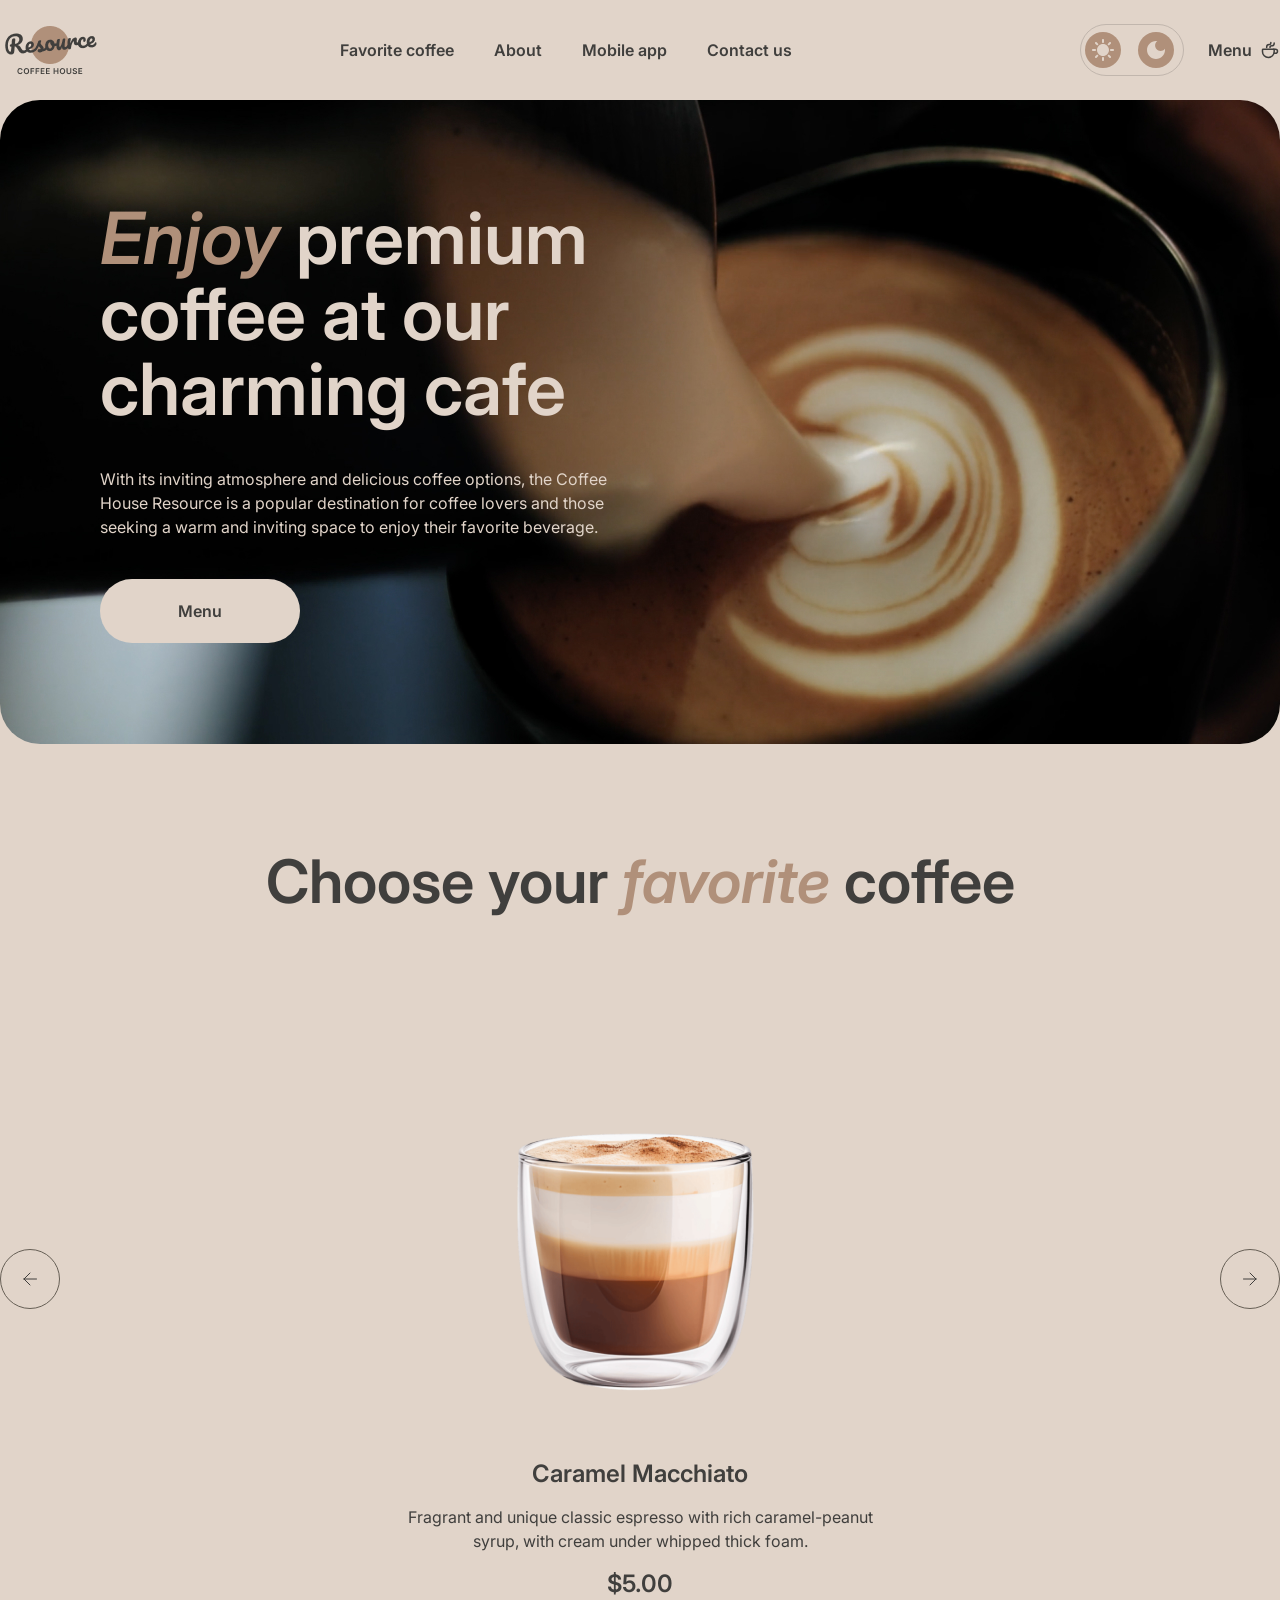
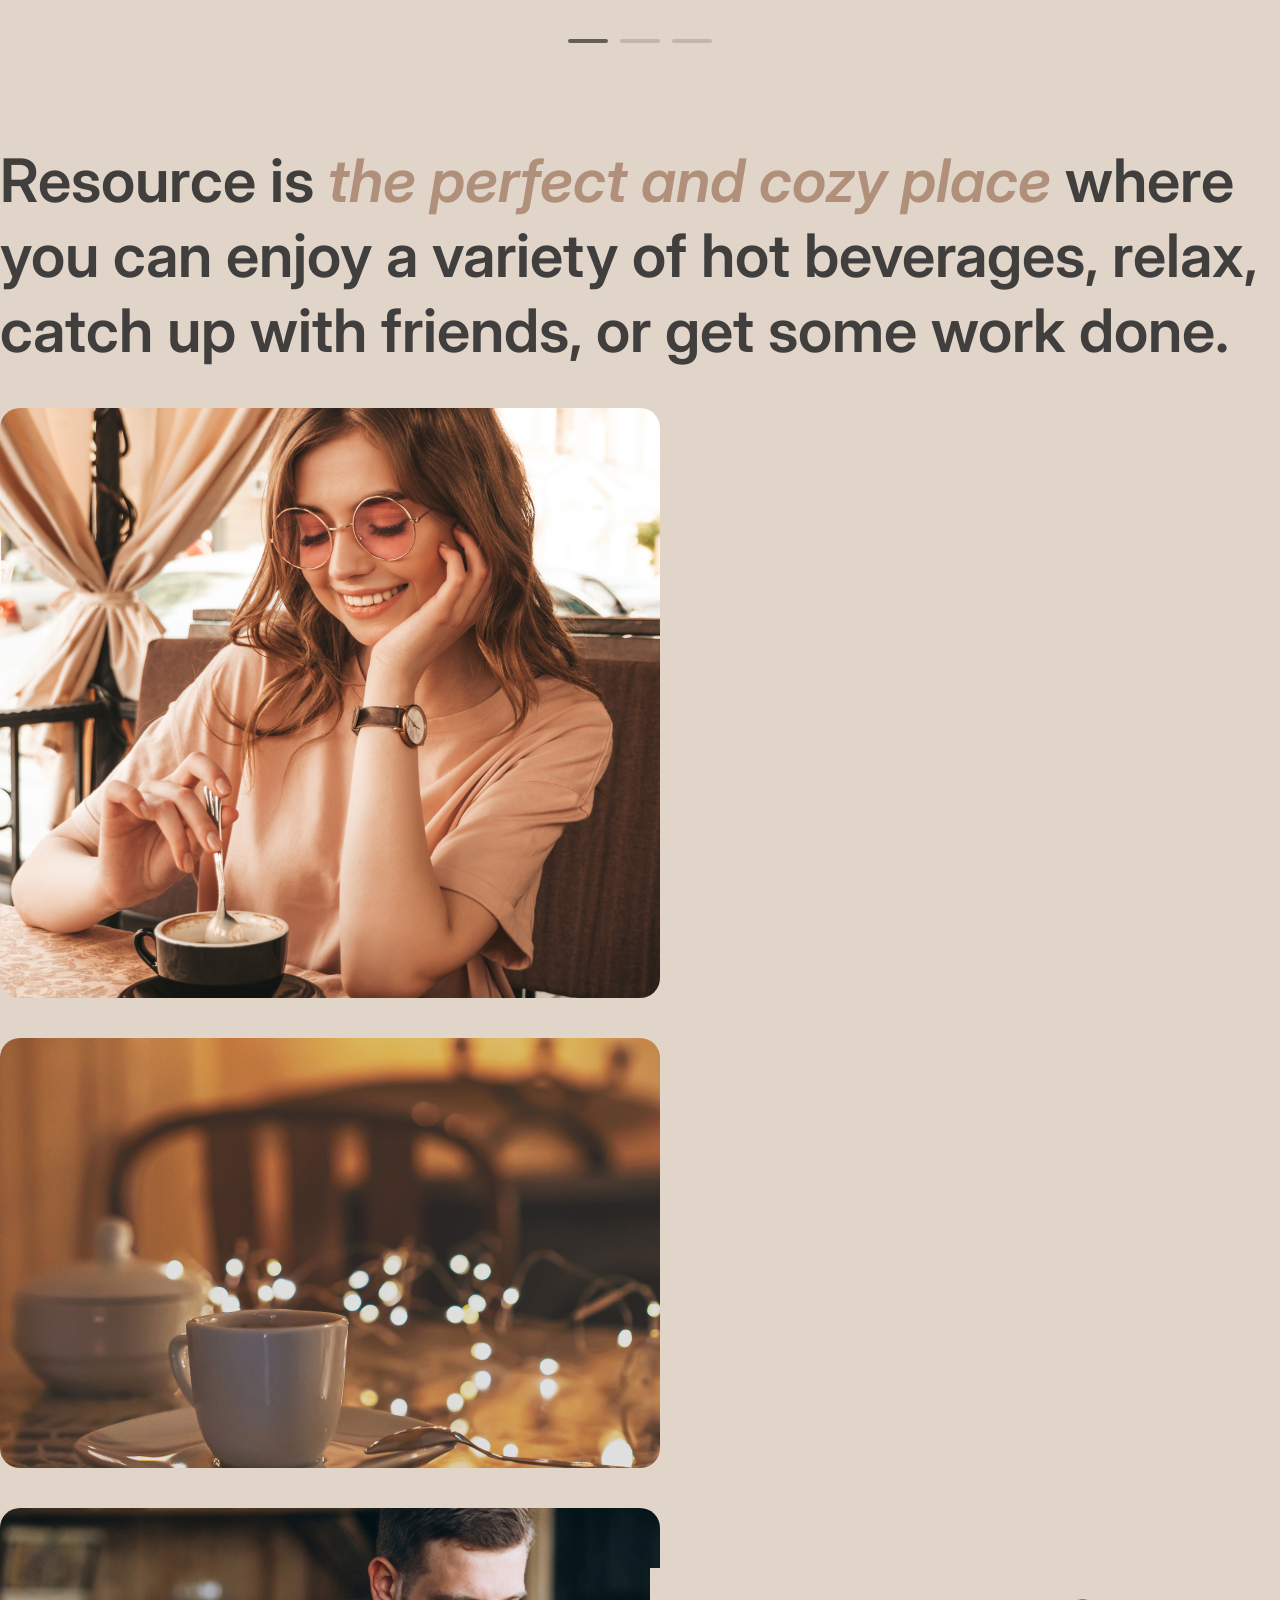
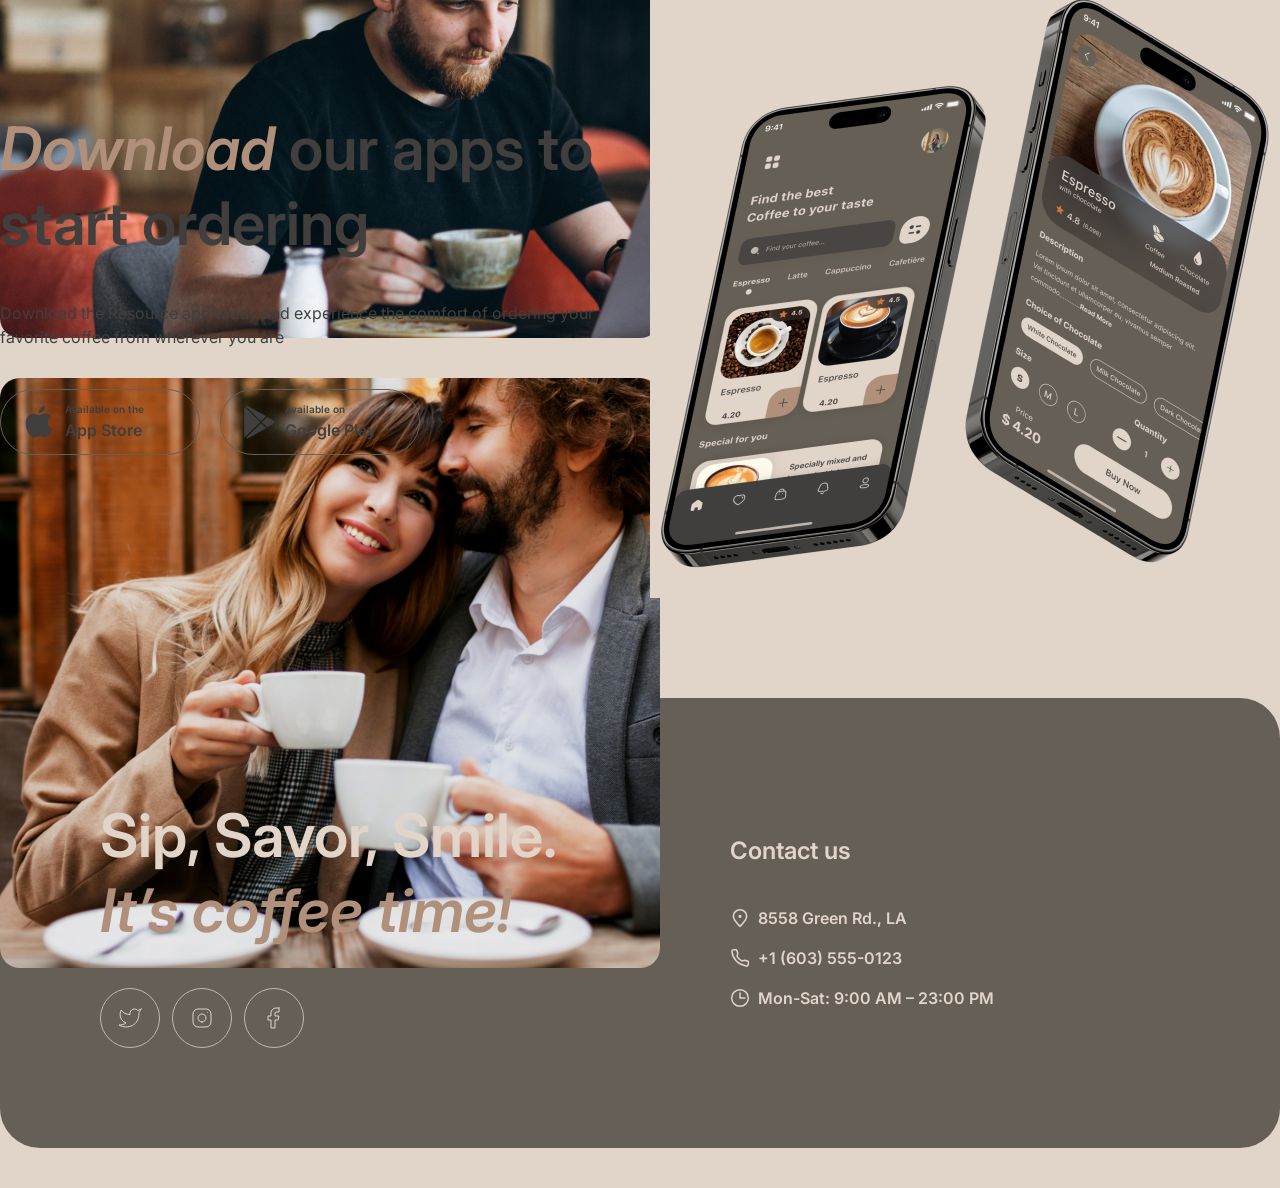
==== commit e4165897: "fix: dark theme" ====
--- a/coffee-house/index.html
+++ b/coffee-house/index.html
@@ -40,22 +40,23 @@
                     </li>
 
                 </ul>
-                
+
                 <div class="header-menu">
                     <div class="header-theme-switcher">
-                    <svg class="light" width="36" height="36" viewBox="0 0 36 36" fill="none"
-                        xmlns="http://www.w3.org/2000/svg">
-                        <rect width="36" height="36" rx="18" fill="#B0907A" />
-                        <path
-                            d="M17 10V8C17 7.45 17.45 7 18 7C18.55 7 19 7.45 19 8V10C19 10.55 18.55 11 18 11C17.45 11 17 10.55 17 10ZM24.36 13.05L25.77 11.63C26.16 11.24 26.16 10.61 25.77 10.22C25.38 9.83 24.75 9.83 24.36 10.22L22.95 11.64C22.56 12.03 22.56 12.66 22.95 13.05C23.34 13.44 23.97 13.44 24.36 13.05ZM28 17H26C25.45 17 25 17.45 25 18C25 18.55 25.45 19 26 19H28C28.55 19 29 18.55 29 18C29 17.45 28.55 17 28 17ZM18 25C17.45 25 17 25.45 17 26V28C17 28.55 17.45 29 18 29C18.55 29 19 28.55 19 28V26C19 25.45 18.55 25 18 25ZM11.64 13.05L10.22 11.64C9.83 11.25 9.83 10.61 10.22 10.23C10.61 9.85 11.25 9.84 11.63 10.23L13.04 11.64C13.43 12.03 13.43 12.67 13.04 13.05C12.65 13.43 12.02 13.44 11.64 13.05ZM22.95 22.95C22.56 23.34 22.56 23.98 22.95 24.36L24.36 25.77C24.75 26.16 25.39 26.16 25.77 25.77C26.16 25.38 26.16 24.74 25.77 24.36L24.36 22.95C23.98 22.56 23.34 22.56 22.95 22.95ZM8 19H10C10.55 19 11 18.55 11 18C11 17.45 10.55 17 10 17H8C7.45 17 7 17.45 7 18C7 18.55 7.45 19 8 19ZM11.64 25.78L13.05 24.37C13.44 23.98 13.44 23.34 13.05 22.96C12.66 22.58 12.02 22.57 11.64 22.96L10.23 24.37C9.84 24.76 9.84 25.4 10.23 25.78C10.61 26.17 11.25 26.17 11.64 25.78ZM18 12C14.69 12 12 14.69 12 18C12 21.31 14.69 24 18 24C21.31 24 24 21.31 24 18C24 14.69 21.31 12 18 12Z"
-                            fill="#E1D4C9" />
-                    </svg>
-                    <svg class="dark" width="18" height="18" viewBox="0 0 18 18" fill="none" xmlns="http://www.w3.org/2000/svg">
-                        <path
-                            d="M9 0C4.03 0 0 4.03 0 9C0 13.97 4.03 18 9 18C13.97 18 18 13.97 18 9C18 8.54 17.96 8.08 17.9 7.64C16.92 9.01 15.32 9.9 13.5 9.9C10.52 9.9 8.1 7.48 8.1 4.5C8.1 2.69 8.99 1.08 10.36 0.0999999C9.92 0.0399999 9.46 0 9 0Z"
-                            fill="#403F3D" />
-                    </svg>
-                </div>
+                        <svg class="light" width="36" height="36" viewBox="0 0 36 36" fill="none"
+                            xmlns="http://www.w3.org/2000/svg">
+                            <rect width="36" height="36" rx="18" fill="#B0907A" />
+                            <path
+                                d="M17 10V8C17 7.45 17.45 7 18 7C18.55 7 19 7.45 19 8V10C19 10.55 18.55 11 18 11C17.45 11 17 10.55 17 10ZM24.36 13.05L25.77 11.63C26.16 11.24 26.16 10.61 25.77 10.22C25.38 9.83 24.75 9.83 24.36 10.22L22.95 11.64C22.56 12.03 22.56 12.66 22.95 13.05C23.34 13.44 23.97 13.44 24.36 13.05ZM28 17H26C25.45 17 25 17.45 25 18C25 18.55 25.45 19 26 19H28C28.55 19 29 18.55 29 18C29 17.45 28.55 17 28 17ZM18 25C17.45 25 17 25.45 17 26V28C17 28.55 17.45 29 18 29C18.55 29 19 28.55 19 28V26C19 25.45 18.55 25 18 25ZM11.64 13.05L10.22 11.64C9.83 11.25 9.83 10.61 10.22 10.23C10.61 9.85 11.25 9.84 11.63 10.23L13.04 11.64C13.43 12.03 13.43 12.67 13.04 13.05C12.65 13.43 12.02 13.44 11.64 13.05ZM22.95 22.95C22.56 23.34 22.56 23.98 22.95 24.36L24.36 25.77C24.75 26.16 25.39 26.16 25.77 25.77C26.16 25.38 26.16 24.74 25.77 24.36L24.36 22.95C23.98 22.56 23.34 22.56 22.95 22.95ZM8 19H10C10.55 19 11 18.55 11 18C11 17.45 10.55 17 10 17H8C7.45 17 7 17.45 7 18C7 18.55 7.45 19 8 19ZM11.64 25.78L13.05 24.37C13.44 23.98 13.44 23.34 13.05 22.96C12.66 22.58 12.02 22.57 11.64 22.96L10.23 24.37C9.84 24.76 9.84 25.4 10.23 25.78C10.61 26.17 11.25 26.17 11.64 25.78ZM18 12C14.69 12 12 14.69 12 18C12 21.31 14.69 24 18 24C21.31 24 24 21.31 24 18C24 14.69 21.31 12 18 12Z"
+                                fill="#E1D4C9" />
+                        </svg>
+                        <svg class="dark" width="36" height="36" viewBox="0 0 36 36" fill="none" xmlns="http://www.w3.org/2000/svg">
+                            <rect class="fullmoon" width="36" height="36" rx="18" fill="#B0907A" />
+                            <path class="moon"
+                                d="M18 9C13.03 9 9 13.03 9 18C9 22.97 13.03 27 18 27C22.97 27 27 22.97 27 18C27 17.54 26.96 17.08 26.9 16.64C25.92 18.01 24.32 18.9 22.5 18.9C19.52 18.9 17.1 16.48 17.1 13.5C17.1 11.69 17.99 10.08 19.36 9.1C18.92 9.04 18.46 9 18 9Z"
+                                fill="#E1D4C9" />
+                        </svg>
+                    </div>
                     <a href="menu.html" class="menu-coffee-link">
                         <span class="menu-coffee">Menu</span>
                         <img src="./img/coffee-cup.svg" alt="cofee" class="coffee-cup">
--- a/coffee-house/style.css
+++ b/coffee-house/style.css
@@ -8,29 +8,28 @@
   box-sizing: border-box;
 }
 :root {
-  
-    --text-primary: #403f3d;
-    --text-inverse: #e1d4c9;
-    --text-accent: #b0907a;
-    --background-page: #e1d4c9;
-    --background-container: #665f55;
-    --background-overlay: rgba(64, 63, 61, 0.8);
-    --border-primary: #c1b6ad;
-    --border-inverse: #665f55;
-    --text-primary: #403f3d;
-    --dark-text-primary: #e1d4c9;
-    --dark-text-inverse: #e1d4c9;
-    --dark-text-accent: #b0907a;
-    --dark-bg-page: #292826;
-    --dark-bg-container: #403f3d;
-    --dark-bg-overlay: rgba(41, 40, 38, 0.8);
-    --dark-border-primary: #665f55;
-    --dark-border-inverse: #c1b6ad;
-    --background-modal: #e1d4c9;
-    --background-modalcontrol: #665f55;
-    --dark-bg-modal: var(--dark-bg-container);
-    --dark-bg-modal-control: var(--dark-bg-page);
-  }
+  --text-primary: #403f3d;
+  --text-inverse: #e1d4c9;
+  --text-accent: #b0907a;
+  --background-page: #e1d4c9;
+  --background-container: #665f55;
+  --background-overlay: rgba(64, 63, 61, 0.8);
+  --border-primary: #c1b6ad;
+  --border-inverse: #665f55;
+  --text-primary: #403f3d;
+  --dark-text-primary: #e1d4c9;
+  --dark-text-inverse: #e1d4c9;
+  --dark-text-accent: #b0907a;
+  --dark-bg-page: #292826;
+  --dark-bg-container: #403f3d;
+  --dark-bg-overlay: rgba(41, 40, 38, 0.8);
+  --dark-border-primary: #665f55;
+  --dark-border-inverse: #c1b6ad;
+  --background-modal: #e1d4c9;
+  --background-modalcontrol: #665f55;
+  --dark-bg-modal: var(--dark-bg-container);
+  --dark-bg-modal-control: var(--dark-bg-page);
+}
 
 a {
   text-decoration: none;
@@ -71,7 +70,7 @@
 /* ---------------------------------------------------------------------------- */
 .wrapper {
   min-height: 100%;
-  max-width: 1440px;
+  background: var(--background-page);
 
   margin: 0px auto;
   overflow: hidden;
@@ -82,22 +81,22 @@
   max-width: 1360px;
   margin: 0px auto;
 }
-body.light{
-   --text-primary: #403f3d;
-    --text-inverse: #e1d4c9;
-    --text-accent: #b0907a;
-    --background-page: #e1d4c9;
-    --background-container: #665f55;
-    --background-overlay: rgba(64, 63, 61, 0.8);
-    --border-primary: #c1b6ad;
-    --border-inverse: #665f55;
-    --text-primary: #403f3d;
+body.light {
+  --text-primary: #403f3d;
+  --text-inverse: #e1d4c9;
+  --text-accent: #b0907a;
+  --background-page: #e1d4c9;
+  --background-container: #665f55;
+  --background-overlay: rgba(64, 63, 61, 0.8);
+  --border-primary: #c1b6ad;
+  --border-inverse: #665f55;
+  --text-primary: #403f3d;
 }
 body.dark {
   --text-primary: #403f3d;
   --text-inverse: #e1d4c9;
   --text-accent: #b0907a;
-  --background-page:var( --dark-bg-page);
+  --background-page: var(--dark-bg-page);
   --background-container: #665f55;
   --background-overlay: rgba(64, 63, 61, 0.8);
   --border-primary: #c1b6ad;
@@ -169,6 +168,24 @@
   width: 104px;
   height: 52px;
   cursor: pointer;
+}
+.fullmoon-light{
+   fill: var( --background-page);
+}
+.fullmoon-dark{
+   fill:  var(--dark-text-accent);
+}
+.moon-light{
+  fill: var(--text-primary);
+}
+.moon-dark{
+  stroke:var(--dark-text-accent);;
+}
+body.dark .moon {
+  fill: #FFD700;
+}
+body.dark.fullmoon {
+  fill: #2C2C2C;
 }
 .menu-coffee-link {
   color: inherit;
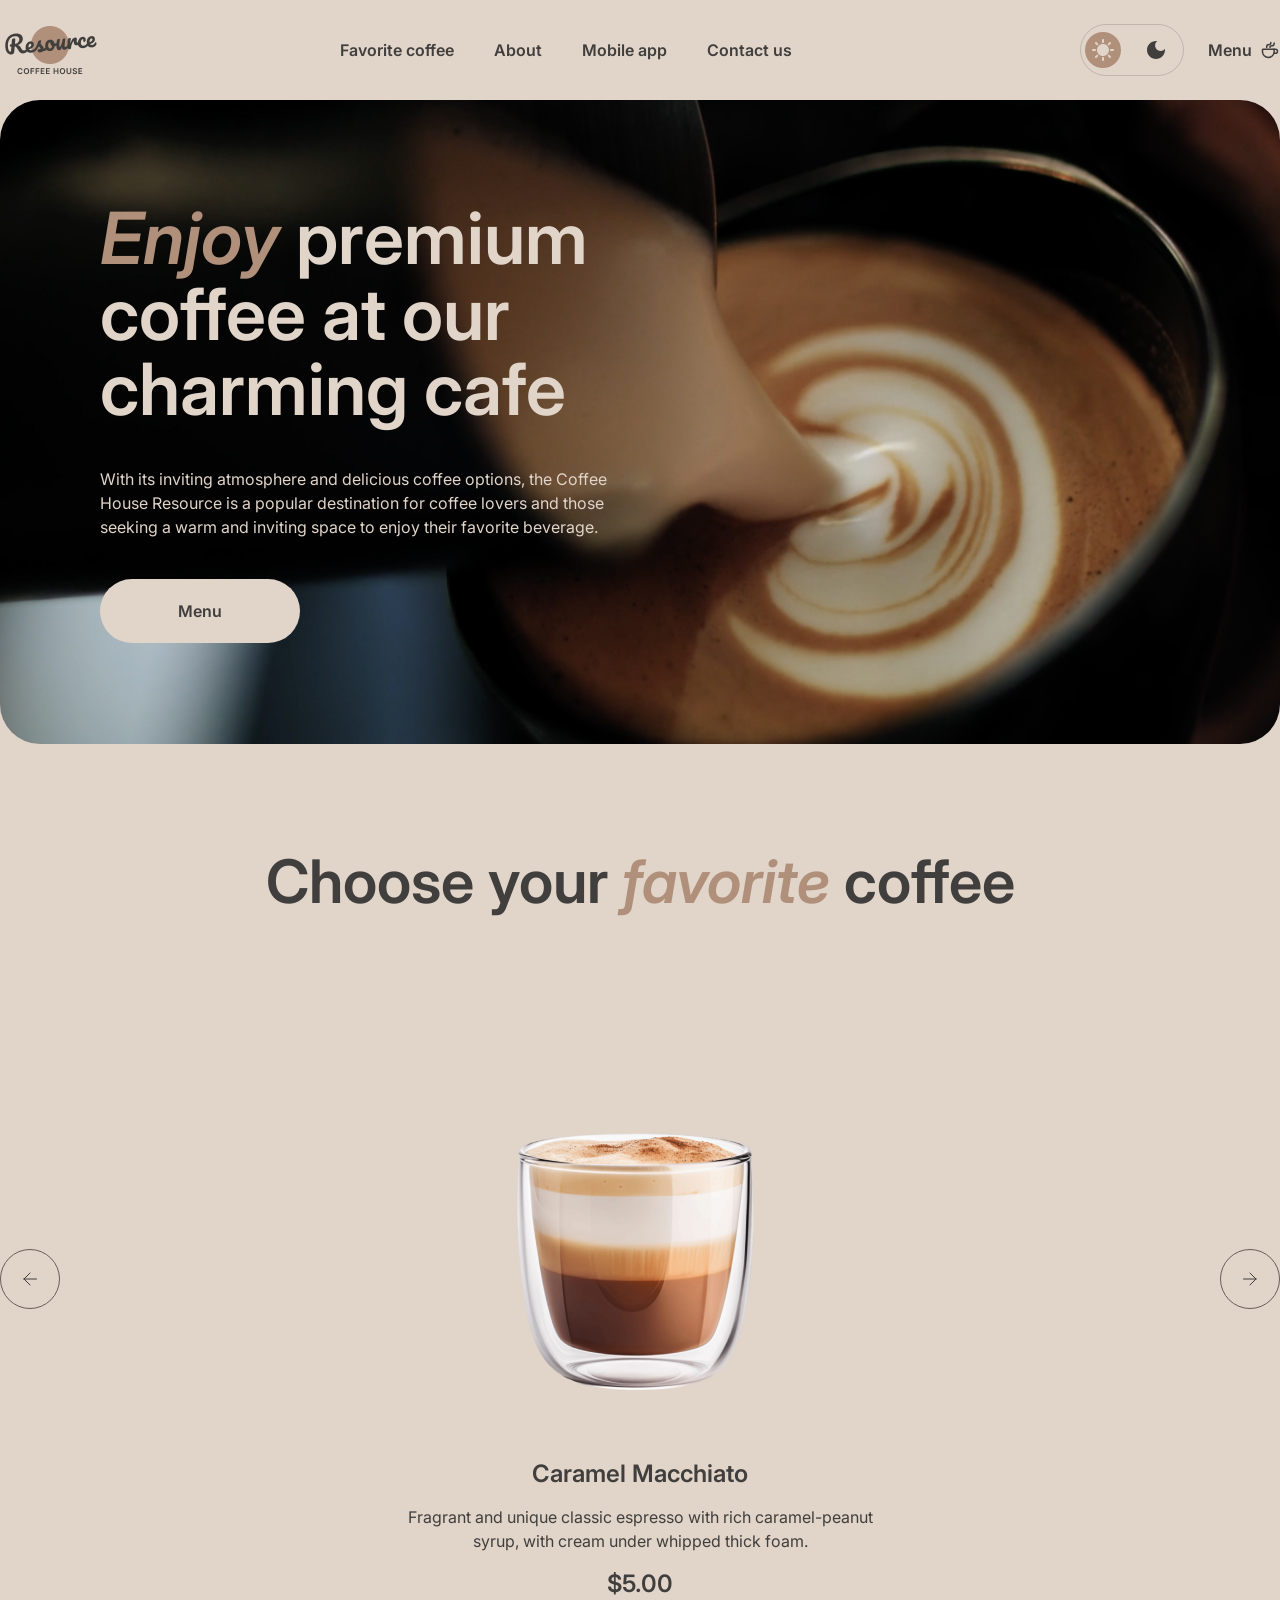
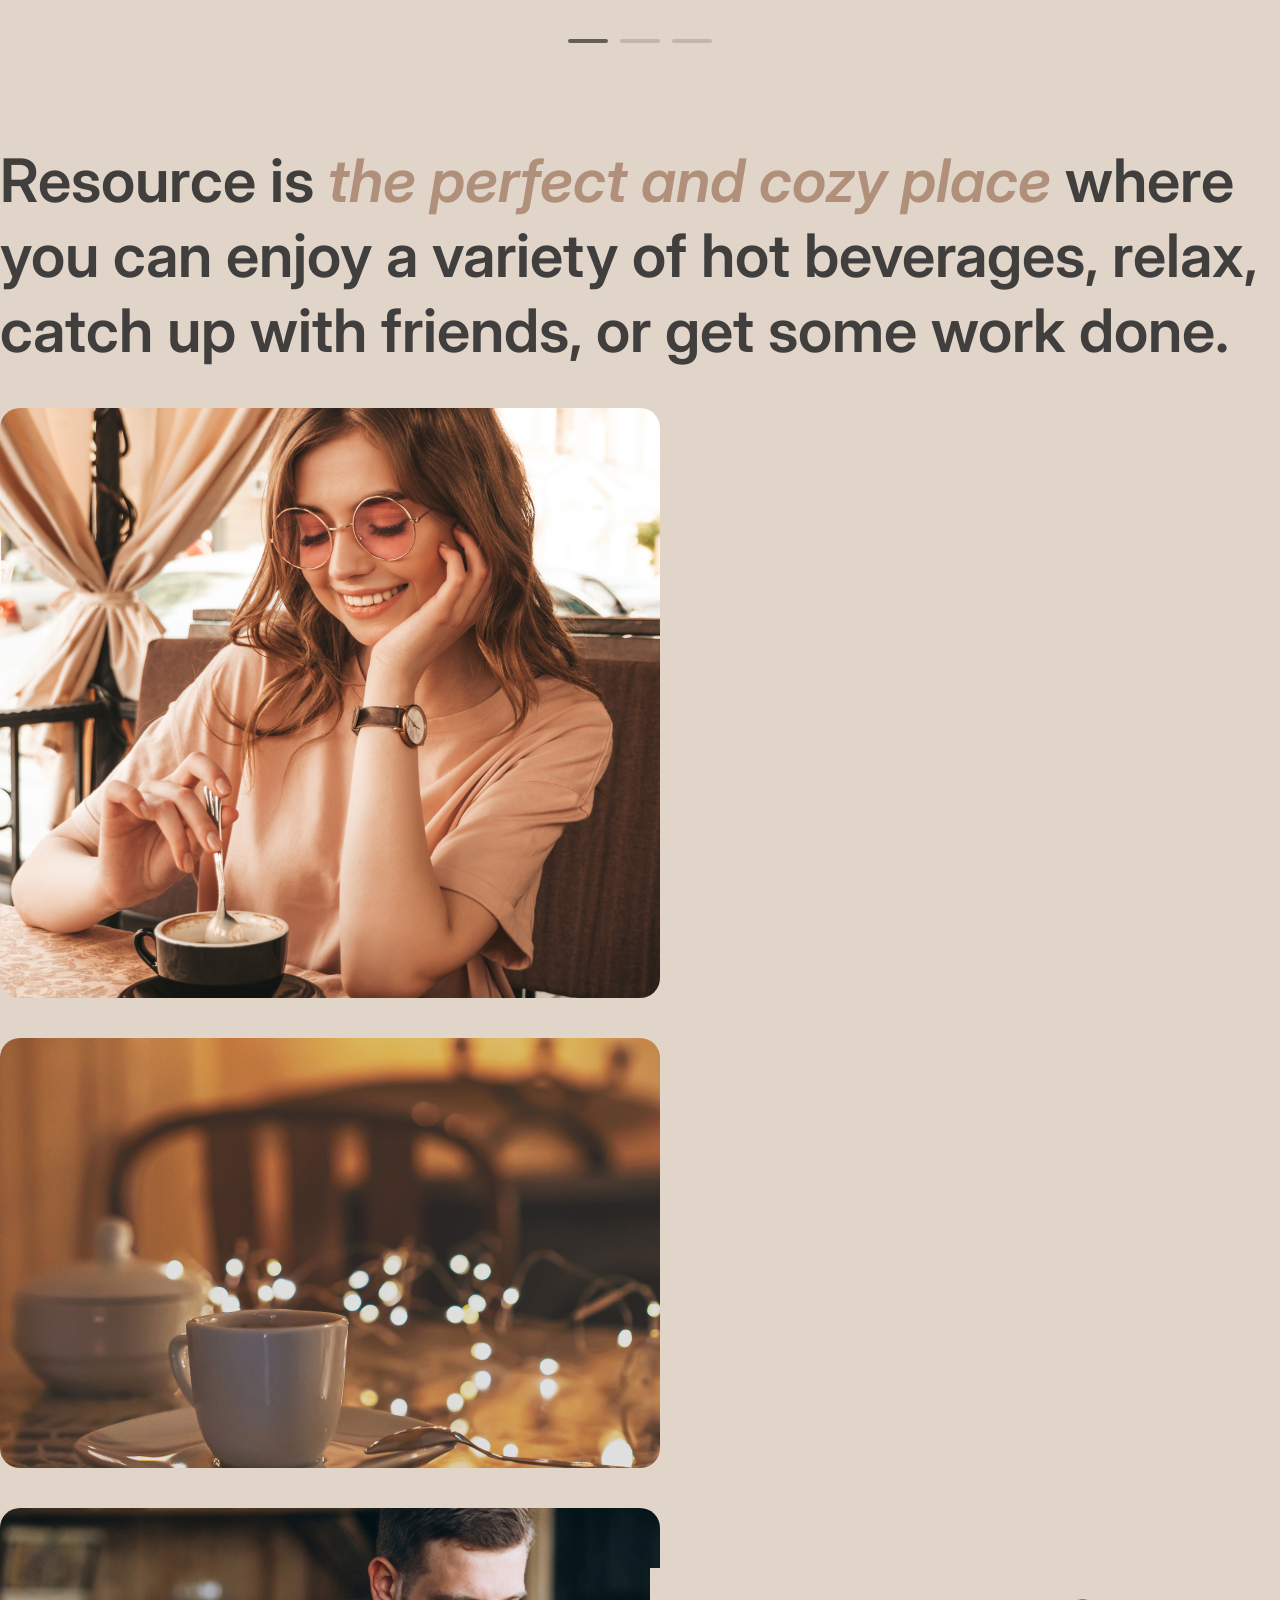
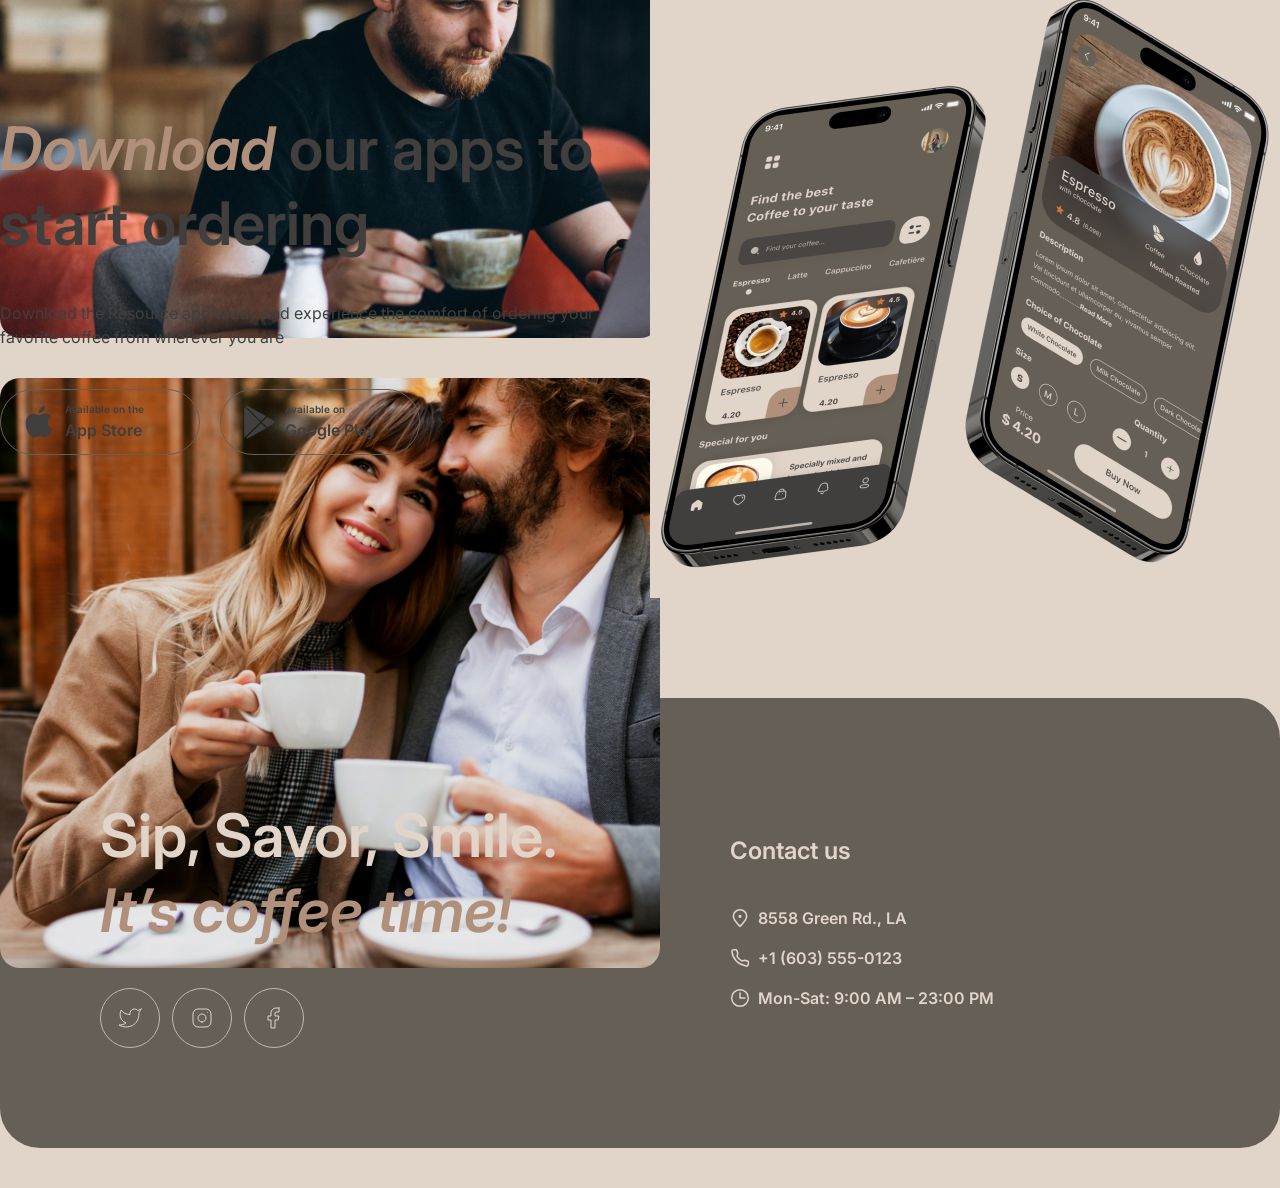
==== commit edcf0d0c: "fix: menu theme icons" ====
--- a/coffee-house/index.html
+++ b/coffee-house/index.html
@@ -51,10 +51,10 @@
                                 fill="#E1D4C9" />
                         </svg>
                         <svg class="dark" width="36" height="36" viewBox="0 0 36 36" fill="none" xmlns="http://www.w3.org/2000/svg">
-                            <rect class="fullmoon" width="36" height="36" rx="18" fill="#B0907A" />
+                            <rect class="fullmoon" width="36" height="36" rx="18" fill="#e1d4c9" />
                             <path class="moon"
                                 d="M18 9C13.03 9 9 13.03 9 18C9 22.97 13.03 27 18 27C22.97 27 27 22.97 27 18C27 17.54 26.96 17.08 26.9 16.64C25.92 18.01 24.32 18.9 22.5 18.9C19.52 18.9 17.1 16.48 17.1 13.5C17.1 11.69 17.99 10.08 19.36 9.1C18.92 9.04 18.46 9 18 9Z"
-                                fill="#E1D4C9" />
+                                fill="#403f3d" />
                         </svg>
                     </div>
                     <a href="menu.html" class="menu-coffee-link">
--- a/coffee-house/style.css
+++ b/coffee-house/style.css
@@ -169,24 +169,19 @@
   height: 52px;
   cursor: pointer;
 }
-.fullmoon-light{
-   fill: var( --background-page);
-}
-.fullmoon-dark{
-   fill:  var(--dark-text-accent);
-}
-.moon-light{
+
+/* body.dark .moon {
   fill: var(--text-primary);
 }
-.moon-dark{
-  stroke:var(--dark-text-accent);;
-}
-body.dark .moon {
-  fill: #FFD700;
-}
-body.dark.fullmoon {
-  fill: #2C2C2C;
-}
+body.dark .fullmoon {
+  fill: var(--dark-text-accent);
+}
+body.dark .sun {
+  fill: var(--dark-text-primary);
+}
+body.dark .fullsun {
+  fill: var(--dark-bg-page);
+} */
 .menu-coffee-link {
   color: inherit;
   display: flex;
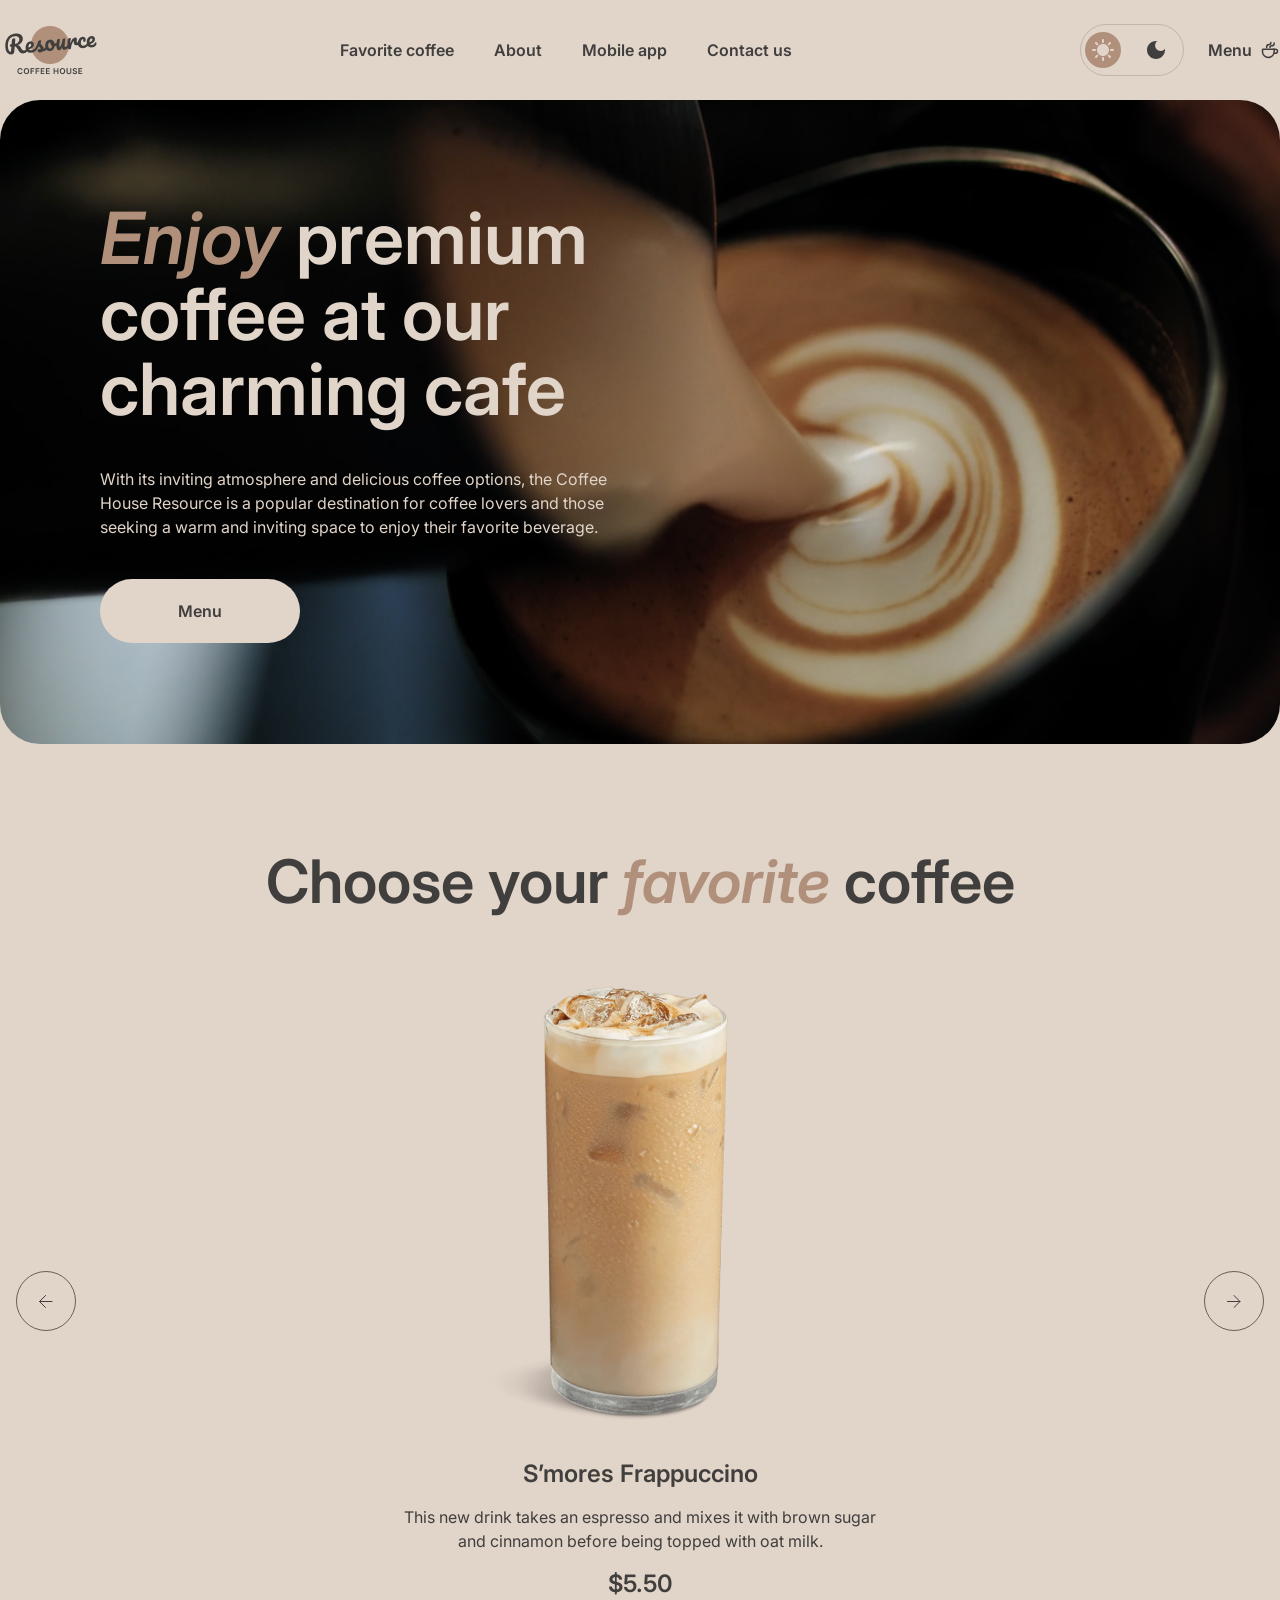
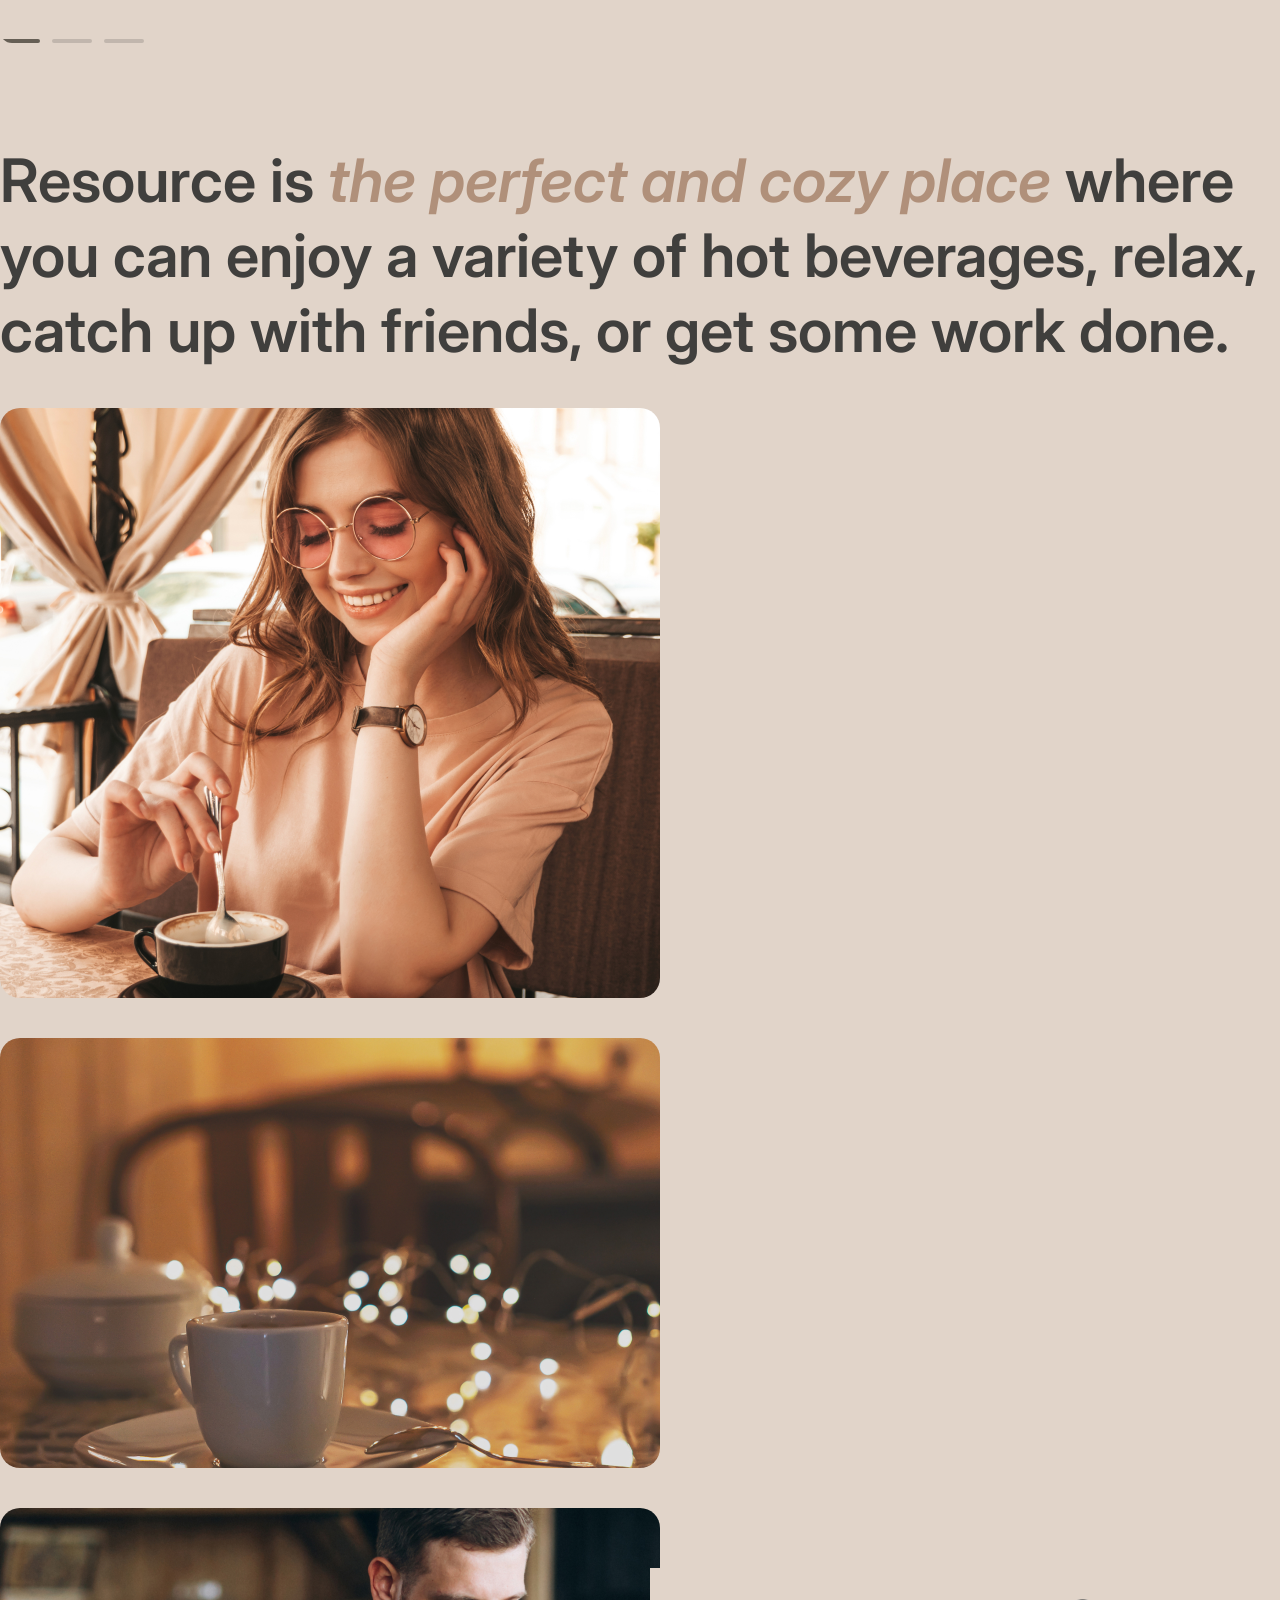
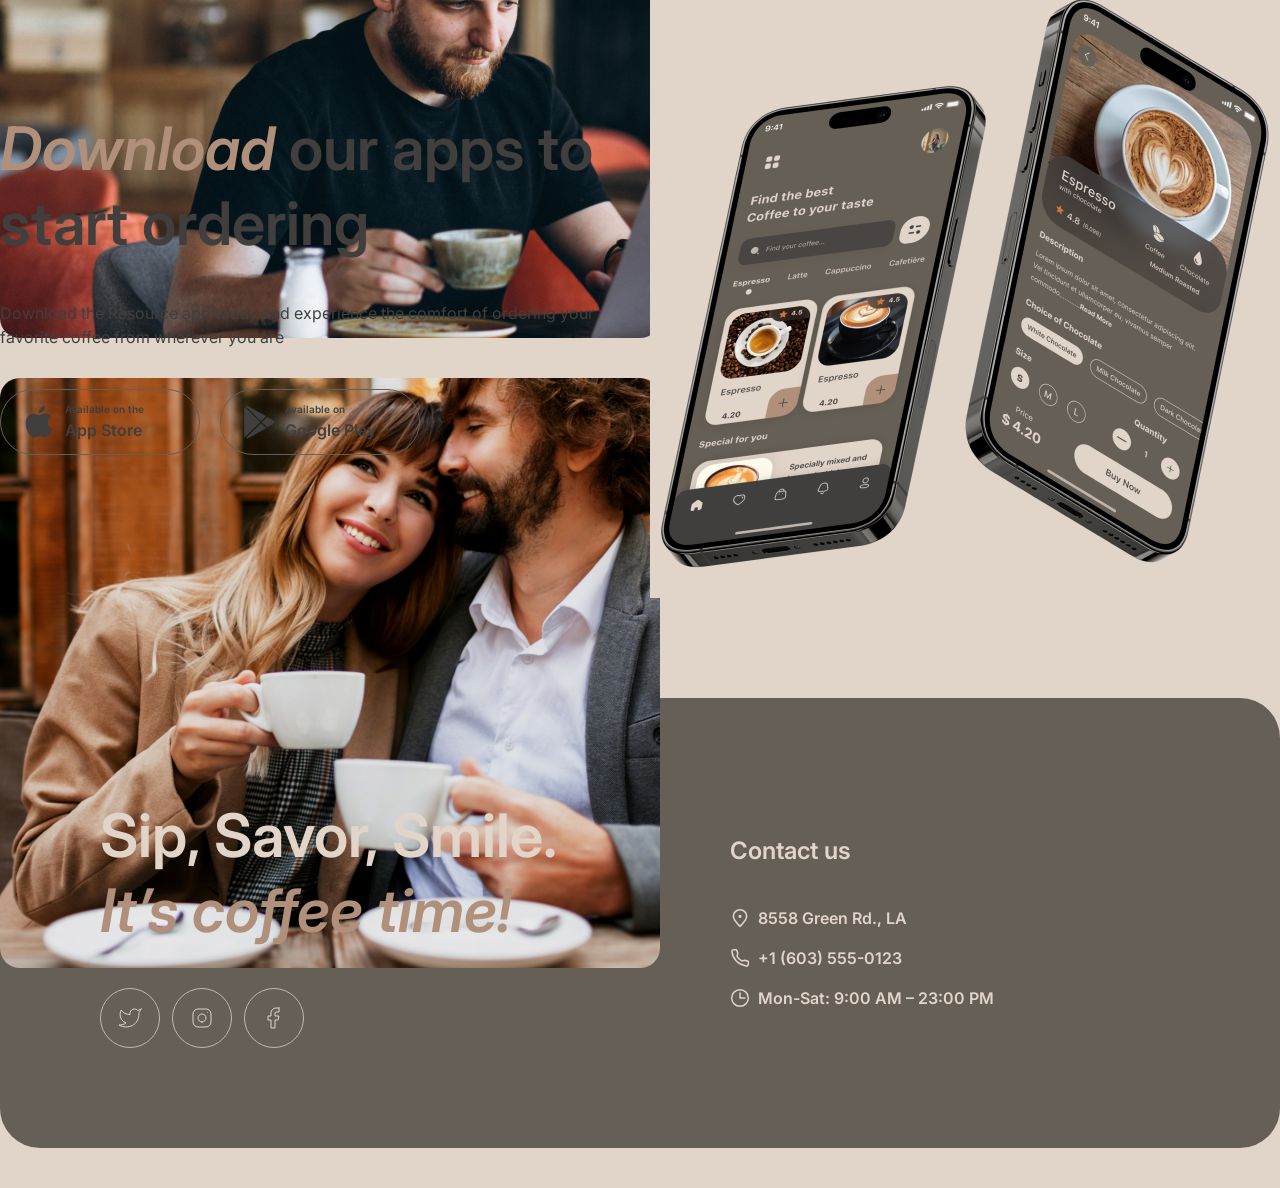
==== commit cb87cdcd: "feat: add slider" ====
--- a/coffee-house/index.html
+++ b/coffee-house/index.html
@@ -50,7 +50,8 @@
                                 d="M17 10V8C17 7.45 17.45 7 18 7C18.55 7 19 7.45 19 8V10C19 10.55 18.55 11 18 11C17.45 11 17 10.55 17 10ZM24.36 13.05L25.77 11.63C26.16 11.24 26.16 10.61 25.77 10.22C25.38 9.83 24.75 9.83 24.36 10.22L22.95 11.64C22.56 12.03 22.56 12.66 22.95 13.05C23.34 13.44 23.97 13.44 24.36 13.05ZM28 17H26C25.45 17 25 17.45 25 18C25 18.55 25.45 19 26 19H28C28.55 19 29 18.55 29 18C29 17.45 28.55 17 28 17ZM18 25C17.45 25 17 25.45 17 26V28C17 28.55 17.45 29 18 29C18.55 29 19 28.55 19 28V26C19 25.45 18.55 25 18 25ZM11.64 13.05L10.22 11.64C9.83 11.25 9.83 10.61 10.22 10.23C10.61 9.85 11.25 9.84 11.63 10.23L13.04 11.64C13.43 12.03 13.43 12.67 13.04 13.05C12.65 13.43 12.02 13.44 11.64 13.05ZM22.95 22.95C22.56 23.34 22.56 23.98 22.95 24.36L24.36 25.77C24.75 26.16 25.39 26.16 25.77 25.77C26.16 25.38 26.16 24.74 25.77 24.36L24.36 22.95C23.98 22.56 23.34 22.56 22.95 22.95ZM8 19H10C10.55 19 11 18.55 11 18C11 17.45 10.55 17 10 17H8C7.45 17 7 17.45 7 18C7 18.55 7.45 19 8 19ZM11.64 25.78L13.05 24.37C13.44 23.98 13.44 23.34 13.05 22.96C12.66 22.58 12.02 22.57 11.64 22.96L10.23 24.37C9.84 24.76 9.84 25.4 10.23 25.78C10.61 26.17 11.25 26.17 11.64 25.78ZM18 12C14.69 12 12 14.69 12 18C12 21.31 14.69 24 18 24C21.31 24 24 21.31 24 18C24 14.69 21.31 12 18 12Z"
                                 fill="#E1D4C9" />
                         </svg>
-                        <svg class="dark" width="36" height="36" viewBox="0 0 36 36" fill="none" xmlns="http://www.w3.org/2000/svg">
+                        <svg class="dark" width="36" height="36" viewBox="0 0 36 36" fill="none"
+                            xmlns="http://www.w3.org/2000/svg">
                             <rect class="fullmoon" width="36" height="36" rx="18" fill="#e1d4c9" />
                             <path class="moon"
                                 d="M18 9C13.03 9 9 13.03 9 18C9 22.97 13.03 27 18 27C22.97 27 27 22.97 27 18C27 17.54 26.96 17.08 26.9 16.64C25.92 18.01 24.32 18.9 22.5 18.9C19.52 18.9 17.1 16.48 17.1 13.5C17.1 11.69 17.99 10.08 19.36 9.1C18.92 9.04 18.46 9 18 9Z"
@@ -63,6 +64,22 @@
                     </a>
                 </div>
             </nav>
+            <div class="header-theme-switcher-768 ">
+                <svg class="light light-768" width="36" height="36" viewBox="0 0 36 36" fill="none"
+                    xmlns="http://www.w3.org/2000/svg">
+                    <rect width="36" height="36" rx="18" fill="#B0907A" />
+                    <path
+                        d="M17 10V8C17 7.45 17.45 7 18 7C18.55 7 19 7.45 19 8V10C19 10.55 18.55 11 18 11C17.45 11 17 10.55 17 10ZM24.36 13.05L25.77 11.63C26.16 11.24 26.16 10.61 25.77 10.22C25.38 9.83 24.75 9.83 24.36 10.22L22.95 11.64C22.56 12.03 22.56 12.66 22.95 13.05C23.34 13.44 23.97 13.44 24.36 13.05ZM28 17H26C25.45 17 25 17.45 25 18C25 18.55 25.45 19 26 19H28C28.55 19 29 18.55 29 18C29 17.45 28.55 17 28 17ZM18 25C17.45 25 17 25.45 17 26V28C17 28.55 17.45 29 18 29C18.55 29 19 28.55 19 28V26C19 25.45 18.55 25 18 25ZM11.64 13.05L10.22 11.64C9.83 11.25 9.83 10.61 10.22 10.23C10.61 9.85 11.25 9.84 11.63 10.23L13.04 11.64C13.43 12.03 13.43 12.67 13.04 13.05C12.65 13.43 12.02 13.44 11.64 13.05ZM22.95 22.95C22.56 23.34 22.56 23.98 22.95 24.36L24.36 25.77C24.75 26.16 25.39 26.16 25.77 25.77C26.16 25.38 26.16 24.74 25.77 24.36L24.36 22.95C23.98 22.56 23.34 22.56 22.95 22.95ZM8 19H10C10.55 19 11 18.55 11 18C11 17.45 10.55 17 10 17H8C7.45 17 7 17.45 7 18C7 18.55 7.45 19 8 19ZM11.64 25.78L13.05 24.37C13.44 23.98 13.44 23.34 13.05 22.96C12.66 22.58 12.02 22.57 11.64 22.96L10.23 24.37C9.84 24.76 9.84 25.4 10.23 25.78C10.61 26.17 11.25 26.17 11.64 25.78ZM18 12C14.69 12 12 14.69 12 18C12 21.31 14.69 24 18 24C21.31 24 24 21.31 24 18C24 14.69 21.31 12 18 12Z"
+                        fill="#E1D4C9" />
+                </svg>
+                <svg class="dark dark-768" width="36" height="36" viewBox="0 0 36 36" fill="none"
+                    xmlns="http://www.w3.org/2000/svg">
+                    <rect class="fullmoon" width="36" height="36" rx="18" fill="#e1d4c9" />
+                    <path class="moon"
+                        d="M18 9C13.03 9 9 13.03 9 18C9 22.97 13.03 27 18 27C22.97 27 27 22.97 27 18C27 17.54 26.96 17.08 26.9 16.64C25.92 18.01 24.32 18.9 22.5 18.9C19.52 18.9 17.1 16.48 17.1 13.5C17.1 11.69 17.99 10.08 19.36 9.1C18.92 9.04 18.46 9 18 9Z"
+                        fill="#403f3d" />
+                </svg>
+            </div>
             <!-- <div class="header-menu">
                 <p class="menu-coffee"><a href="menu.html" class="menu-coffee-link">Menu</a></p>
                 <img src="./img/coffee-cup.svg" alt="" class="cooffee-cup">
@@ -96,12 +113,9 @@
                 <h2 class="favorite-title" id="favorite-coffee">
                     Choose your <span class="favorite">favorite</span> coffee
                 </h2>
-                <div class="coffe-select">
-                    <button class="coffee-button" id="btn-left">
-                        <img src="./img/arrow-left.svg" alt="arrow" class="arrow">
-                    </button>
-                    <div class="coffee-carousel-wrapper">
-                        <div class="carousel trasitiion-right">
+                <div class="slider" id="slider">
+                    <div class="slider__track" id="track">
+                        <div class="slider__slide">
                             <div class="item" id="item-left">
                                 <div class="coffee-content">
                                     <div class="coffee-img"></div>
@@ -113,6 +127,8 @@
 
                                 </div>
                             </div>
+                        </div>
+                        <div class="slider__slide">
                             <div class="item" id="item-active">
                                 <div class="coffee-content">
                                     <div class="coffee-img2"></div>
@@ -123,6 +139,8 @@
 
                                 </div>
                             </div>
+                        </div>
+                        <div class="slider__slide">
                             <div class="item" id="item-right">
                                 <div class="coffee-content">
                                     <div class="coffee-img3"></div>
@@ -136,13 +154,20 @@
                         </div>
                     </div>
 
-                    <button class="coffee-button" id="btn-right"><img src="./img/arrow-left.svg" alt="arrow"
-                            class="arrow right"></button>
-                </div>
-                <div class="favorite-coffee-lines">
-                    <div class="favorite-coffee-line selected-line"></div>
-                    <div class="favorite-coffee-line"></div>
-                    <div class="favorite-coffee-line"></div>
+                    <button class="slider__btn slider__btn--prev" id="prev" aria-label="Назад"> <svg width="14"
+                            height="13" viewBox="0 0 14 13" fill="none" 
+                            xmlns="http://www.w3.org/2000/svg">
+                            <path d="M13 6.5H0.5M6.5 12.5L0.5 6.5L6.5 0.5" stroke="currentColor" stroke-linecap="round"
+                                stroke-linejoin="round" />
+                        </svg></button>
+                    <button class="slider__btn slider__btn--next" id="next" aria-label="Вперёд"><svg width="14"
+                            height="13" viewBox="0 0 14 13" fill="none" 
+                            xmlns="http://www.w3.org/2000/svg">
+                            <path d="M0.5 6.5H13M7 12.5L13 6.5L7 0.5" stroke="currentColor" stroke-linecap="round"
+                                stroke-linejoin="round" />
+                        </svg></button>
+
+                    <div class="slider__dots" id="dots"></div>
                 </div>
 
 
@@ -231,6 +256,7 @@
     </div>
     <script src="index.js"></script>
     <script src="theme_switcher.js"></script>
+    <script src="slider.js"></script>
 </body>
 
 </html>
--- a/coffee-house/style.css
+++ b/coffee-house/style.css
@@ -169,7 +169,17 @@
   height: 52px;
   cursor: pointer;
 }
-
+.header-theme-switcher-768 {
+  display: none;
+  align-items: center;
+  gap: 17px;
+  border: 1px solid #c1b6ad;
+  border-radius: 100px;
+  padding: 4px;
+  width: 104px;
+  height: 52px;
+  cursor: pointer;
+}
 /* body.dark .moon {
   fill: var(--text-primary);
 }
@@ -281,6 +291,7 @@
 .favorite-coffee {
   margin-top: 100px;
   display: flex;
+  align-items: center;
   flex-direction: column;
 }
 
@@ -553,8 +564,6 @@
   font-feature-settings:
     "clig" off,
     "liga" off;
-
-  /* Desktop/Heading/heading-2 */
   font-family: Inter;
   font-size: 60px;
   font-style: normal;
@@ -911,36 +920,94 @@
   display: none;
 }
 
-.coffee-carousel-wrapper {
-  width: 1152px;
+.slider {
+  position: relative;
+  width: 100%;
+  overflow: hidden;
+  border-radius: 12px;
+}
+
+.slider__track {
+  display: flex;
+  transition: transform 0.5s cubic-bezier(0.4, 0, 0.2, 1);
+  will-change: transform;
+}
+
+.slider__slide {
+  flex: 0 0 100%;
+  height: auto;
   display: flex;
   justify-content: center;
-  overflow: hidden;
-}
-.item {
+  align-items: center;
+  font-size: 2rem;
+  font-weight: 600;
+  color: #fff;
+  user-select: none;
+}
+
+.slider__btn {
+  position: absolute;
+  top: 50%;
+  transform: translateY(-50%);
+  z-index: 2;
+  background: var(--background-modal);
+  border: none;
+  border-radius: 50%;
+  cursor: pointer;
   display: flex;
   justify-content: center;
-  width: 1152px;
-}
-.carousel {
-  display: flex;
-  position: relative;
-  left: 0px;
-}
-
-@keyframes move-right {
-  from {
-    left: -1152px;
-  }
-
-  to {
-    left: 0px;
-  }
-}
-
-.trasitiion-right {
-  animation-name: move-right;
-  animation-duration: 5s;
+  align-items: center;
+  transition:
+    background 0.2s,
+    transform 0.2s;
+  border: 1px solid var(--background-container);
+  border-radius: 100px;
+  width: 60px;
+  height: 60px;
+  color: var(--text-primary);
+}
+
+.slider__btn:hover {
+  background: var(--background-container);
+  color: var(--text-inverse);
+  transform: translateY(-50%) scale(1.08);
+}
+.slider__btn:hover path {
+  fstroke: var(--text-inverse);
+}
+.slider__btn:active {
+  transform: translateY(-50%) scale(0.95);
+}
+
+.slider__btn--prev {
+  left: 16px;
+}
+.slider__btn--next {
+  right: 16px;
+}
+
+.slider__dots {
+  display: flex;
+  gap: 12px;
+  justify-self: center;
+  margin-top: 40px;
+}
+
+.slider__dot {
+  width: 40px;
+  height: 4px;
+  border: #665f55;
+  border-radius: 100px;
+  background: var(--border-light, #c1b6ad);
+}
+
+.slider__dot:hover {
+  background: rgba(255, 255, 255, 0.8);
+}
+
+.slider__dot--active {
+  border-radius: 100px;
+  background: var(--border-dark, #665f55);
 }
 
 @media only screen and (max-width: 768px) {
@@ -958,8 +1025,12 @@
   }
 
   .header {
-  }
-
+    display: grid;
+    grid-template-columns: 1fr auto auto auto; /* 1fr = большое растянутое расстояние */
+  }
+  .header-theme-switcher {
+    display: none;
+  }
   .header-nav {
     display: flex;
     flex-direction: column;
@@ -978,7 +1049,11 @@
     height: 924px;
     align-items: center;
   }
-
+  .header-theme-switcher-768 {
+    display: flex;
+    align-items: center;
+    margin-right: 24px;
+  }
   .nav-list {
     display: flex;
     flex-direction: column;
